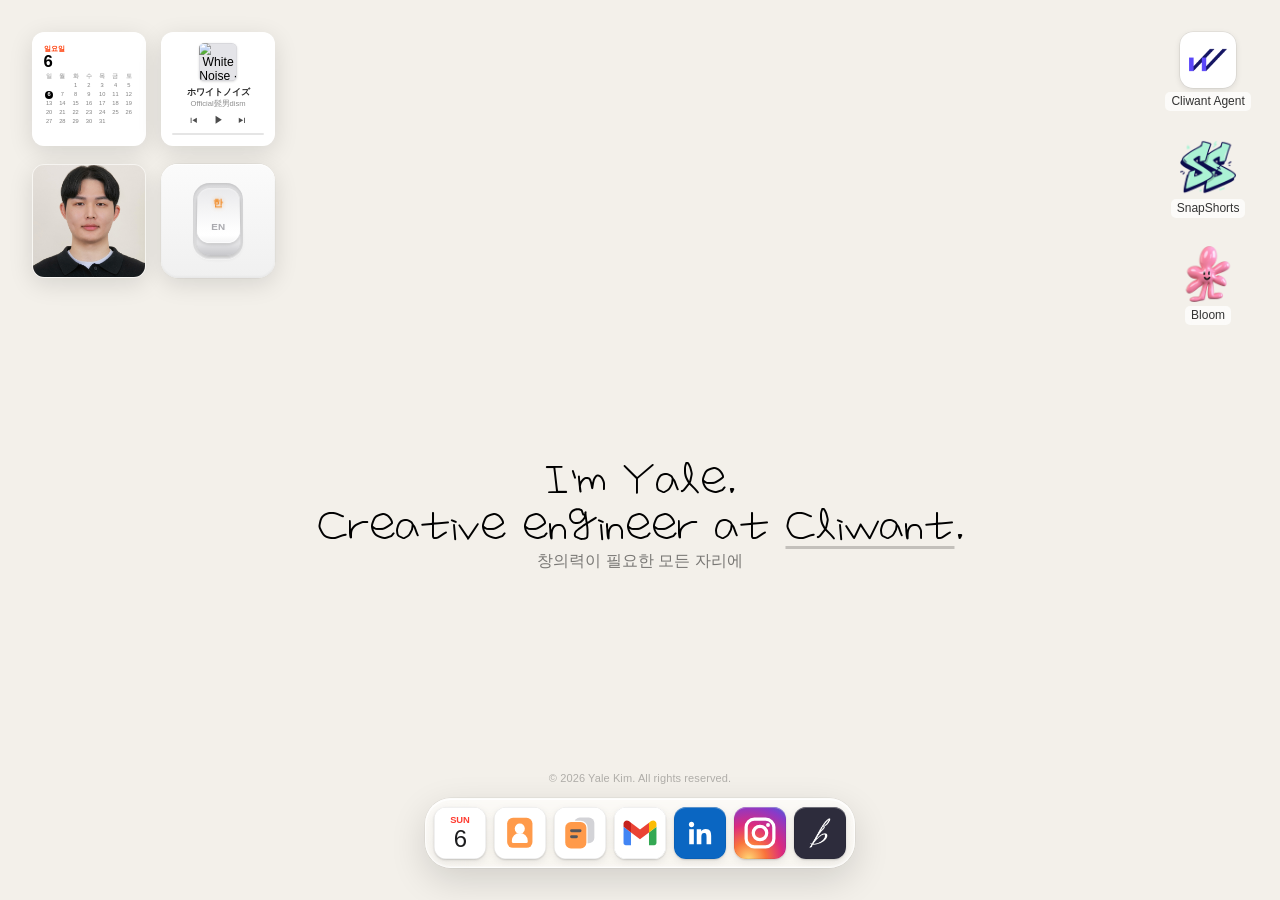
==== index.html @ d0d19908 "Update site" ====
<!doctype html>
<html lang="ko">
<head>
<meta charset="utf-8">
<link rel="icon" type="image/png" sizes="32x32" href="assets/icons/favicon-32.png">
<link rel="icon" type="image/png" sizes="64x64" href="assets/icons/favicon-64.png">
<link rel="apple-touch-icon" href="assets/icons/apple-touch-icon.png">
<meta name="viewport" content="width=device-width, initial-scale=1, viewport-fit=cover">
<meta name="theme-color" media="(max-width: 767px)" content="#fafafa">
<!-- seo -->
<title>Creative Engineer Yale</title>
<meta name="description" content="프로덕트 디자이너, UX/UI 디자이너이자 디자인 엔지니어 김예일(Yale Kim)의 포트폴리오입니다. Cliwant의 크리에이티브 엔지니어로 리서치와 화면 설계부터 Figma 디자인 시스템, 프론트엔드 구현, 브랜드와 영상까지 직접 만듭니다. 케이스 스터디와 이력서를 볼 수 있습니다.">
<meta name="author" content="김예일 (Yale Kim)">
<meta name="keywords" content="김예일, Yale Kim, 디자이너 포트폴리오, 프로덕트 디자이너, UX/UI 디자이너, UX 디자이너, UI 디자이너, 디자인 엔지니어, 크리에이티브 엔지니어, UX 리서처, 브랜드 디자이너, AI 프로덕트 디자이너, 디자인 시스템, Figma, 프론트엔드, Product Designer, UX/UI Designer, Design Engineer, Creative Engineer, Portfolio">
<link rel="canonical" href="https://codeisthenewdesign.github.io/">
<meta property="og:type" content="website">
<meta property="og:site_name" content="김예일 포트폴리오">
<meta property="og:locale" content="ko_KR">
<meta property="og:locale:alternate" content="en_US">
<meta property="og:url" content="https://codeisthenewdesign.github.io/">
<meta property="og:title" content="Creative Engineer Yale">
<meta property="og:description" content="프로덕트 디자이너, UX/UI 디자이너이자 디자인 엔지니어 김예일(Yale Kim)의 포트폴리오입니다. Cliwant의 크리에이티브 엔지니어로 리서치와 화면 설계부터 Figma 디자인 시스템, 프론트엔드 구현, 브랜드와 영상까지 직접 만듭니다. 케이스 스터디와 이력서를 볼 수 있습니다.">
<meta property="og:image" content="https://codeisthenewdesign.github.io/assets/og.png">
<meta property="og:image:width" content="1200">
<meta property="og:image:height" content="630">
<meta name="twitter:card" content="summary_large_image">
<meta name="twitter:title" content="Creative Engineer Yale">
<meta name="twitter:description" content="프로덕트 디자이너, UX/UI 디자이너이자 디자인 엔지니어 김예일(Yale Kim)의 포트폴리오입니다. Cliwant의 크리에이티브 엔지니어로 리서치와 화면 설계부터 Figma 디자인 시스템, 프론트엔드 구현, 브랜드와 영상까지 직접 만듭니다. 케이스 스터디와 이력서를 볼 수 있습니다.">
<meta name="twitter:image" content="https://codeisthenewdesign.github.io/assets/og.png">
<meta name="google-site-verification" content="fpSgHFO7pHpdThu4Mv7eaDE5Zugzt0tJ76n3uWczGbU">
<meta name="naver-site-verification" content="7fb5dbfdc36c2f1bbe35179a53a36d0286011047">
<script type="application/ld+json">{"@context":"https://schema.org","@graph":[{"@type":"Person","@id":"https://codeisthenewdesign.github.io/#person","name":"김예일","alternateName":["Yale Kim","Yale"],"jobTitle":"Creative Engineer","description":"Cliwant의 크리에이티브 엔지니어. 화면 설계부터 프론트엔드 구현, 브랜드와 영상까지 직접 만든다.","url":"https://codeisthenewdesign.github.io/","image":"https://codeisthenewdesign.github.io/assets/me.jpg","email":"mailto:yale414@gmail.com","worksFor":{"@type":"Organization","name":"Cliwant","url":"https://cliwant.ai"},"alumniOf":{"@type":"CollegeOrUniversity","name":"한동대학교","alternateName":"Handong Global University"},"knowsLanguage":["ko","en","ja"],"knowsAbout":["프로덕트 디자인","UX/UI 디자인","UX 리서치","사용자 인터뷰","디자인 시스템","Figma","프론트엔드 개발","Next.js","FastAPI","PWA","AI 제품 디자인","브랜딩","브랜드 디자인","썸네일 디자인","유튜브 영상 제작","Product Design","UX/UI Design","UX Research","Design Systems","Design Engineering","Frontend Development","Branding"],"hasOccupation":[{"@type":"Occupation","name":"Creative Engineer"},{"@type":"Occupation","name":"프로덕트 디자이너 (Product Designer)"},{"@type":"Occupation","name":"UX/UI 디자이너 (UX/UI Designer)"},{"@type":"Occupation","name":"디자인 엔지니어 (Design Engineer)"},{"@type":"Occupation","name":"UX 리서처 (UX Researcher)"}],"sameAs":["https://www.linkedin.com/in/yale4/","https://www.instagram.com/yebong2run/","https://brunch.co.kr/@yalekim"]},{"@type":"WebSite","@id":"https://codeisthenewdesign.github.io/#website","url":"https://codeisthenewdesign.github.io/","name":"김예일 포트폴리오","alternateName":"Creative Engineer Yale","inLanguage":["ko","en"],"publisher":{"@id":"https://codeisthenewdesign.github.io/#person"}},{"@type":"ProfilePage","@id":"https://codeisthenewdesign.github.io/#profile","url":"https://codeisthenewdesign.github.io/","name":"Creative Engineer Yale","description":"프로덕트 디자이너, UX/UI 디자이너이자 디자인 엔지니어 김예일(Yale Kim)의 포트폴리오입니다. Cliwant의 크리에이티브 엔지니어로 리서치와 화면 설계부터 Figma 디자인 시스템, 프론트엔드 구현, 브랜드와 영상까지 직접 만듭니다. 케이스 스터디와 이력서를 볼 수 있습니다.","inLanguage":"ko","isPartOf":{"@id":"https://codeisthenewdesign.github.io/#website"},"mainEntity":{"@id":"https://codeisthenewdesign.github.io/#person"},"hasPart":[{"@type":"CreativeWork","name":"Cliwant Agent","url":"https://codeisthenewdesign.github.io/work/cliwant-agent.html"},{"@type":"CreativeWork","name":"SnapShorts","url":"https://codeisthenewdesign.github.io/work/snapshorts.html"},{"@type":"CreativeWork","name":"Bloom","url":"https://codeisthenewdesign.github.io/work/bloom.html"}]}]}</script>
<!-- /seo -->
<script>try { if (sessionStorage.getItem("yk-return")) document.documentElement.classList.add("returning"); } catch (e) {}</script>
<link rel="preconnect" href="https://fonts.googleapis.com">
<link rel="preconnect" href="https://fonts.gstatic.com" crossorigin>
<link rel="stylesheet" href="https://fonts.googleapis.com/css2?family=Google+Sans:wght@400;500;600;700&family=Bricolage+Grotesque:opsz,wght@12..96,400..800&display=swap">
<link rel="stylesheet" href="https://cdn.jsdelivr.net/gh/orioncactus/pretendard@v1.3.9/dist/web/variable/pretendardvariable-dynamic-subset.min.css">
<style>
html { -webkit-text-size-adjust: 100%; text-size-adjust: 100%; }  /* 아이폰 Safari의 글자 자동 확대 방지 */
@font-face { font-family: "RF Junwoo"; src: url("assets/fonts/rf-junwoo-hero.woff2") format("woff2"); font-display: swap; }
:root {
  /* 영어는 Google Sans, 한글은 Pretendard (Google Sans에 없는 한글 글자만 Pretendard로 그려짐) */
  --font: "Google Sans", "Pretendard Variable", Pretendard, -apple-system, BlinkMacSystemFont, "Apple SD Gothic Neo", sans-serif;
  /* 첫 화면 큰 제목("I'm Yale. / Creative engineer at Cliwant.")만 RF대충쓴준우체 (제목 글자만 담은 파일) */
  --font-hero: "RF Junwoo", "Google Sans", "Pretendard Variable", Pretendard, sans-serif;
  --mono: ui-monospace, "SF Mono", Menlo, Monaco, "Cascadia Mono", monospace;
  --desk: #fafafa;
  --glass-bg: rgba(255,255,255,.3);
  --glass-border: rgba(255,255,255,.45);
  --glass-shadow: inset 0 1px 0 rgba(255,255,255,.6), 0 8px 32px rgba(0,0,0,.12);
  color-scheme: light;
}
* { box-sizing: border-box; }
html, body { margin: 0; }
body { font-family: var(--font); color: #000; background: #fff; -webkit-font-smoothing: antialiased; word-break: keep-all; }
a { color: inherit; text-decoration: none; }
button { font: inherit; color: inherit; background: none; border: 0; padding: 0; cursor: pointer; }
img { display: block; max-width: 100%; }
:focus-visible { outline: 2px solid #0069d9; outline-offset: 2px; border-radius: 6px; }

.glass {
  border-radius: 16px; border: 1px solid var(--glass-border); background: var(--glass-bg);
  box-shadow: var(--glass-shadow);
  -webkit-backdrop-filter: blur(40px) saturate(1.5); backdrop-filter: blur(40px) saturate(1.5);
}

/* ───────── 바탕화면 (첫 화면) ───────── */
.hero { position: relative; z-index: 0; width: 100%; min-height: 100svh; background: #fff; }
.screen { position: relative; width: 100%; height: 100%; min-height: 100svh; overflow: hidden; background: var(--desk); }
.desk-only { display: none; }
@media (min-width: 768px) {
  .hero { position: sticky; top: 0; height: 100dvh; min-height: 0; overflow: hidden; }
  .desk-only { display: block; height: 100%; }
  .mobile-only { display: none !important; }
}

/* 끌어서 옮기는 아이템 */
.drag { position: absolute; z-index: 20; cursor: grab; touch-action: none; user-select: none; -webkit-user-select: none; }
.drag:active, .drag.dragging { cursor: grabbing; }
/* 위젯은 --ws 비율로 함께 줄어듦. 끌어서 옮기면 인라인 위치가 우선 */
.drag.wg { left: calc(var(--x) * var(--ws, .76)); top: calc(var(--y) * var(--ws, .76)); cursor: default; }
.drag.wg > * { zoom: var(--ws, .76); }
.drag.intro { animation: widget-in .6s cubic-bezier(.22,1,.36,1) both; animation-delay: var(--d, 0s); }
@keyframes widget-in { from { opacity: 0; transform: translateY(12px) scale(.96); } }

/* 폴더 */
.folder { display: flex; width: 80px; flex-direction: column; align-items: center; gap: 4px; }
.folder .pj { width: 56px; height: 56px; object-fit: contain; transition: transform .15s; }
.pj.tile { box-sizing: border-box; padding: 9px; border-radius: 13px; background: #fff; box-shadow: 0 0 0 .5px rgba(0,0,0,.1), 0 2px 6px rgba(0,0,0,.1); }
.folder:hover .pj { transform: scale(1.05); }
.folder span {
  border-radius: 5px; background: rgba(255,255,255,.7); padding: 2px 6px; text-align: center;
  font-size: 12px; font-weight: 500; line-height: 1.25; color: rgba(0,0,0,.8);
  -webkit-backdrop-filter: blur(4px); backdrop-filter: blur(4px);
}
.folder span { white-space: nowrap; }  /* 이름이 길어도 한 줄: 세 폴더의 위아래 간격이 같아짐 */
.folder:hover span { background: #0069d9; color: #fff; }

/* 시계 */
/* 한/영 전환: 벽 스위치(로커). 켜진 쪽 끝이 튀어나오고 그쪽 글자에 주황 불이 들어옴. 누르면 반대로 넘어감 */
.w-lang {
  width: 150px; height: 150px; border-radius: 22px; display: flex; align-items: center; justify-content: center;
  background: linear-gradient(180deg, #fbfbfb 0%, #f0f0f0 100%);
  box-shadow: inset 0 1px 0 #fff, inset 0 -2px 3px rgba(0,0,0,.045), 0 0 0 .5px rgba(0,0,0,.07), 0 8px 32px rgba(0,0,0,.12);
}
.rocker { display: block; padding: 0; border: 0; background: none; cursor: pointer; border-radius: 22px; }
.rocker .well {
  display: block; position: relative; width: 66px; height: 100px; border-radius: 22px; padding: 5px;
  background: linear-gradient(180deg, #e2e2e4, #ececed);
  box-shadow: inset 0 2px 6px rgba(0,0,0,.16), inset 0 -1px 1px rgba(255,255,255,.9), 0 1px 0 #fff;
}
/* rk = 스위치 몸통(튀어나온 쪽의 옆면이 보이는 색), face = 손가락이 닿는 윗면 */
.rocker .rk {
  display: block; position: relative; height: 100%; border-radius: 18px;
  background: linear-gradient(180deg, #c9c9cd 0%, #e2e2e4 16%, #e6e6e8 50%, #e2e2e4 84%, #c6c6ca 100%);
  box-shadow: 0 3px 6px rgba(0,0,0,.16), 0 1px 1px rgba(0,0,0,.1);
  transform: perspective(260px) rotateX(9deg);
  /* 똑딱: 빠르게 넘어가되 끝에서 살짝 눌러앉으며 부드럽게 멈춤 */
  transition: transform .16s cubic-bezier(.45,0,.2,1.25);
}
/* 누르는 동안 스위치가 살짝 눌려 들어감 */
.rocker:active .rk, .rocker.down .rk { transform: perspective(260px) rotateX(9deg) scale(.965); }
html[data-lang="en"] .rocker:active .rk, html[data-lang="en"] .rocker.down .rk { transform: perspective(260px) rotateX(-9deg) scale(.965); }
.rocker .face {
  position: absolute; left: 0; right: 0; top: 0; bottom: 16px; border-radius: 17px;
  display: flex; flex-direction: column; align-items: center; justify-content: space-around; padding: 6px 0;
  /* 옆에서 보면 산: 눌린 위쪽 끝은 낮아서 어둡고, 아래쪽으로 갈수록 솟아 꼭대기(가장 밝음)에 이른 뒤 아래 옆면으로 꺾여 내려감 */
  background: linear-gradient(180deg, #e9e9eb 0%, #f3f3f4 35%, #fdfdfd 72%, #ffffff 86%, #f4f4f5 100%);
  box-shadow: 0 2px 4px rgba(0,0,0,.14), inset 0 1px 0 rgba(255,255,255,.7), inset 0 -1px 0 #fff;
  transition: top .16s cubic-bezier(.45,0,.2,1.15), bottom .16s cubic-bezier(.45,0,.2,1.15);
}
/* 영어: 위쪽 끝이 튀어나옴 (옆면 띠가 위에 보임) */
html[data-lang="en"] .rocker .rk { transform: perspective(260px) rotateX(-9deg); }
html[data-lang="en"] .rocker .face {
  top: 16px; bottom: 0;
  /* 영어: 산이 위쪽으로 옮겨 감 (글자는 위가 한, 아래가 EN) */
  background: linear-gradient(0deg, #e6e6e8 0%, #f1f1f2 35%, #fbfbfb 72%, #ffffff 86%, #f6f6f7 100%);
  box-shadow: 0 -2px 4px rgba(0,0,0,.1), inset 0 1px 0 #fff;
}
.rocker .lb { font-size: 13px; font-weight: 600; line-height: 1; color: #a9a9ae; letter-spacing: .02em; transition: color .2s, text-shadow .2s; }
html[data-lang="ko"] .rocker .lb[data-k="ko"], html[data-lang="en"] .rocker .lb[data-k="en"] { color: #F28C28; text-shadow: 0 0 6px rgba(242,140,40,.45); }
.rocker:focus-visible { outline: 2px solid #0069d9; outline-offset: 4px; }
/* 휴대폰: 같은 스위치를 작게 */
.w-lang.mini { zoom: .5; flex-shrink: 0; }
@media (prefers-reduced-motion: reduce) { .rocker .rk, .rocker .face { transition: none; } }
.w-clock { width: 150px; height: 150px; padding: 12px; display: flex; align-items: center; justify-content: center; }
.w-clock svg { width: 100%; height: 100%; }

/* 달력 */
.w-cal { width: 150px; height: 150px; padding: 14px; cursor: pointer; }
.w-cal .dow { font-size: 9px; font-weight: 700; text-transform: uppercase; letter-spacing: .06em; color: #FF3700; margin: 0; }
.w-cal .day { font-size: 22px; font-weight: 600; line-height: 1; letter-spacing: -.02em; margin: 0; }
.w-cal .grid { margin-top: 4px; display: grid; grid-template-columns: repeat(7, 1fr); column-gap: 3px; row-gap: 1.5px; text-align: center; font-size: 7.5px; line-height: 10px; color: rgba(0,0,0,.5); font-variant-numeric: tabular-nums; }
.w-cal .grid .h { font-weight: 600; color: rgba(0,0,0,.3); }
.w-cal .grid .t { margin: 0 auto; display: flex; width: 11px; height: 11px; align-items: center; justify-content: center; border-radius: 50%; background: #000; color: #fff; font-weight: 600; }

/* 음악 */
.w-music { width: 320px; height: 150px; padding: 16px; }
.w-music .top { display: flex; gap: 14px; }
.cover {
  display: block; width: 72px; height: 72px; flex-shrink: 0; border-radius: 8px; overflow: hidden; position: relative;
  background: #e4e4e8; box-shadow: 0 1px 3px rgba(0,0,0,.15);
}
.cover img { width: 100%; height: 100%; object-fit: cover; transition: transform .25s; }
.cover:hover img { transform: scale(1.04); }
.cover::after { content: ""; position: absolute; inset: 0; border-radius: inherit; box-shadow: inset 0 0 0 .5px rgba(0,0,0,.1); pointer-events: none; }
.w-music .meta { min-width: 0; flex: 1; padding-top: 4px; }
.w-music .title { display: block; margin: 0; font-size: 13px; text-decoration: none; font-weight: 600; color: rgba(0,0,0,.85); white-space: nowrap; overflow: hidden; text-overflow: ellipsis; }
.w-music .title:hover { text-decoration: underline; text-underline-offset: 2px; }
.w-music .artist { margin: 0; font-size: 11px; color: rgba(0,0,0,.45); white-space: nowrap; overflow: hidden; text-overflow: ellipsis; }
.w-music .ctrl { margin-top: 10px; display: flex; align-items: center; gap: 20px; color: rgba(0,0,0,.7); }
.w-music .ctrl button:hover { color: #000; }
.w-music .ctrl svg { width: 16px; height: 16px; display: block; }
.w-music .ctrl .play svg { width: 20px; height: 20px; }
.bar { margin-top: 12px; }
.bar .track { height: 3px; width: 100%; border-radius: 99px; background: rgba(0,0,0,.1); cursor: pointer; }
.bar .fill { height: 3px; width: 0; border-radius: 99px; background: rgba(0,0,0,.55); }
.bar .times { margin-top: 4px; display: flex; justify-content: space-between; font-size: 9px; color: rgba(0,0,0,.35); font-variant-numeric: tabular-nums; }
/* 음악: 정사각형 위젯 */
.w-music.sq { width: 150px; height: 150px; padding: 13px; display: flex; flex-direction: column; }
.w-music.sq .top { flex-direction: column; gap: 0; }
.w-music.sq .cover { width: 50px; height: 50px; border-radius: 7px; }
.w-music.sq .meta { padding-top: 0; margin-top: 8px; }
.w-music.sq .title { font-size: 12px; line-height: 1.3; }
.w-music.sq .artist { font-size: 10px; line-height: 1.3; }
.w-music.sq .ctrl { margin-top: 6px; gap: 16px; }
.w-music.sq .ctrl svg { width: 14px; height: 14px; }
.w-music.sq .ctrl .play svg { width: 18px; height: 18px; }
.w-music.sq .bar { margin-top: auto; }
.w-music.sq .times { display: none; }
.w-music.sq .top { align-items: center; text-align: center; }
.w-music.sq .meta { width: 100%; }
.w-music.sq .ctrl { justify-content: center; }
/* 달력: 오늘부터 날짜를 누르면 그날로 예약 창이 열림 */
.w-cal .grid [data-book-date] { cursor: pointer; border-radius: 50%; }
.w-cal .grid [data-book-date]:not(.t):hover { background: rgba(0,0,0,.08); color: #000; }

/* 날씨 */

/* 사진: 누르면 이력서가 열림 */
[data-photo-slot] { cursor: pointer; }
.photo { width: 150px; height: 150px; border-radius: 16px; border: 1px solid var(--glass-border); object-fit: cover; object-position: 50% 28%; box-shadow: 0 8px 32px rgba(0,0,0,.12); }
.photo-ph {
  display: flex; align-items: center; justify-content: center; text-align: center; flex-direction: column; gap: 4px;
  background: linear-gradient(160deg, #e8ecf2, #d5dbe4); color: rgba(0,0,0,.45); font-size: 11px; font-weight: 500;
}
.photo-ph b { font-size: 28px; font-weight: 800; color: rgba(0,0,0,.7); letter-spacing: -.02em; }

/* 앱 아이콘 */
.ico {
  position: relative; display: flex; align-items: center; justify-content: center; width: 44px; height: 44px; flex-shrink: 0;
  border-radius: 22%; background: var(--bg, #fff); box-shadow: 0 1px 2px rgba(0,0,0,.18), inset 0 0 0 .5px rgba(0,0,0,.12);
  transform: scale(.88);
}
.ico i { width: 58%; height: 58%; background: var(--fg, #000); -webkit-mask: var(--src) center / contain no-repeat; mask: var(--src) center / contain no-repeat; }
.ico.brand-ico { overflow: hidden; }
.ico.brand-ico svg, .ico.brand-ico img { width: 100%; height: 100%; display: block; }
.ico.txt { font-weight: 700; color: var(--fg, #fff); font-size: 19px; letter-spacing: -.04em; }
.ico.term { background: linear-gradient(#3a3a3c, #121214); }
.ico.term::before { content: ">_"; position: absolute; left: 7px; top: 5px; font: 600 11px/1 var(--mono); color: #e5e5e5; }
.ico.cal { flex-direction: column; justify-content: flex-start; padding-top: 5px; background: #fff; }
.ico.cal small { font-size: 7.5px; font-weight: 700; color: #FF3B30; text-transform: uppercase; line-height: 1; }
.ico.cal b { font-size: 20px; font-weight: 500; line-height: 1.05; letter-spacing: -.03em; }

/* 가운데 문구 */
/* 바탕화면: PDF 표지와 같은 베이지 바탕 */
@media (min-width: 768px) { .screen { background: #f3f0ea; } }
#desk .glass.w-cal, #desk .glass.w-music { background: #fff; }
.center { pointer-events: none; display: flex; height: 100%; align-items: center; justify-content: center; padding: 0 24px; }
.center .inner { max-width: 48rem; text-align: center; transform: translateY(min(6vh, 54px)); }
/* 대충쓴준우체의 g는 폰트 파일에서부터 윗부분이 평평하게 잘려 있음. 폰트는 그대로 두고 이 한 글자만 윗부분을 이은 모양으로 그림
   (원래 g는 투명하게, 그림은 기준선에 붙여 em으로 배치. 좌우 여백 합이 0이라 글자 간격은 그대로) */
.gfix { -webkit-text-fill-color: transparent; }
.gfix::after { content: ""; display: inline-block; vertical-align: baseline; width: .9082em; height: 1.0293em; margin: 0 .0215em .0176em -.9297em; background: currentColor; pointer-events: none;
  -webkit-mask: url('data:image/svg+xml,%3Csvg xmlns="http://www.w3.org/2000/svg" viewBox="40 -1072 930 1054"%3E%3Cpath transform="scale%281,-1%29" d="M326 1024H471L481 1013L486 1007Q494 997 497 990L500 983Q507 965 512 950L517 935Q525 912 531 899L537 886Q543 877 545 879L547 881Q549 895 551 910L553 938L567 951L576 960Q585 964 592 964H600Q608 960 615 953L625 942L622 926L621 917Q620 901 620 890V879Q623 847 626 818L629 789Q637 733 642 692L648 651Q654 617 654 617L655 616Q672 626 693 638L713 651Q773 689 827 723L880 756Q926 784 930 784H933Q942 781 948 778L955 775Q961 767 962 762L964 756Q963 747 960 740L955 728L907 697L880 679Q825 644 784 619L743 594Q700 567 688 560L666 547L673 499L677 472Q682 426 684 396L686 366Q688 315 688 282V249Q686 199 684 170L682 138Q678 112 674 102L671 93Q662 80 655 73L648 65Q635 56 627 52L619 47Q601 41 587 38L573 35Q544 30 521 26L498 23Q473 20 465 20H457Q439 23 426 26L413 30Q377 42 346 55L315 67Q279 83 265 89L250 96Q233 108 226 118L218 126Q209 143 206 154L203 164Q200 181 200 190V199Q202 216 204 229L206 242Q212 262 218 274L223 286Q235 306 245 318L255 332Q287 360 327 391L363 419Q419 460 450 482L481 504Q527 535 551 550L596 578L593 592L592 600Q587 631 582 661L574 716L554 693L543 680Q521 656 504 639L488 621Q463 599 449 589L435 579Q411 567 395 561L366 551L310 549L254 547L224 554L208 557Q183 565 170 572L156 579Q136 593 123 607L111 620Q91 646 79 665L57 699L50 733L46 752Q43 782 43 806V832Q45 853 49 866L52 877Q58 893 62 902L66 910Q76 928 84 940L92 952Q106 969 115 978L123 987Q142 1001 156 1009L182 1024ZM328 996 309 995Q284 993 272 990L259 987Q239 980 227 975L215 969Q194 957 181 948L167 939Q150 922 140 909L131 897Q120 877 115 864L107 842V806V786Q109 759 113 745L116 731Q125 710 132 697L140 684Q156 664 168 651L191 629L218 620L245 612H288H312Q341 614 352 616L364 618Q383 625 394 630L405 636Q424 650 437 661L449 673Q474 699 492 719L510 740Q527 763 530 770L533 777Q537 793 538 806L541 828L529 823L521 821Q515 820 507 823L500 826Q492 837 482 853L474 867Q461 899 453 924L439 969L424 978L416 984Q399 990 386 992L373 994Q347 996 328 996ZM604 508H603Q584 496 562 482L540 467Q504 442 480 425L457 408Q408 372 372 344L307 294L290 271L279 257Q271 240 268 228L266 217Q264 201 264 193V186Q267 173 270 166L274 157Q282 151 295 145L306 140Q342 125 376 111L438 86L474 87H494Q527 90 549 95L570 100Q593 106 599 109L606 112Q612 119 615 129L618 139Q621 181 622 239L624 297Q623 355 620 388L618 418Q614 457 611 475L609 493Q606 508 604 508ZM118 982C150 1030 245 1064 330 1064C410 1064 468 1046 496 995L470 1000L182 1006L150 990Z"/%3E%3C/svg%3E') no-repeat 0 0 / 100% 100%; mask: url('data:image/svg+xml,%3Csvg xmlns="http://www.w3.org/2000/svg" viewBox="40 -1072 930 1054"%3E%3Cpath transform="scale%281,-1%29" d="M326 1024H471L481 1013L486 1007Q494 997 497 990L500 983Q507 965 512 950L517 935Q525 912 531 899L537 886Q543 877 545 879L547 881Q549 895 551 910L553 938L567 951L576 960Q585 964 592 964H600Q608 960 615 953L625 942L622 926L621 917Q620 901 620 890V879Q623 847 626 818L629 789Q637 733 642 692L648 651Q654 617 654 617L655 616Q672 626 693 638L713 651Q773 689 827 723L880 756Q926 784 930 784H933Q942 781 948 778L955 775Q961 767 962 762L964 756Q963 747 960 740L955 728L907 697L880 679Q825 644 784 619L743 594Q700 567 688 560L666 547L673 499L677 472Q682 426 684 396L686 366Q688 315 688 282V249Q686 199 684 170L682 138Q678 112 674 102L671 93Q662 80 655 73L648 65Q635 56 627 52L619 47Q601 41 587 38L573 35Q544 30 521 26L498 23Q473 20 465 20H457Q439 23 426 26L413 30Q377 42 346 55L315 67Q279 83 265 89L250 96Q233 108 226 118L218 126Q209 143 206 154L203 164Q200 181 200 190V199Q202 216 204 229L206 242Q212 262 218 274L223 286Q235 306 245 318L255 332Q287 360 327 391L363 419Q419 460 450 482L481 504Q527 535 551 550L596 578L593 592L592 600Q587 631 582 661L574 716L554 693L543 680Q521 656 504 639L488 621Q463 599 449 589L435 579Q411 567 395 561L366 551L310 549L254 547L224 554L208 557Q183 565 170 572L156 579Q136 593 123 607L111 620Q91 646 79 665L57 699L50 733L46 752Q43 782 43 806V832Q45 853 49 866L52 877Q58 893 62 902L66 910Q76 928 84 940L92 952Q106 969 115 978L123 987Q142 1001 156 1009L182 1024ZM328 996 309 995Q284 993 272 990L259 987Q239 980 227 975L215 969Q194 957 181 948L167 939Q150 922 140 909L131 897Q120 877 115 864L107 842V806V786Q109 759 113 745L116 731Q125 710 132 697L140 684Q156 664 168 651L191 629L218 620L245 612H288H312Q341 614 352 616L364 618Q383 625 394 630L405 636Q424 650 437 661L449 673Q474 699 492 719L510 740Q527 763 530 770L533 777Q537 793 538 806L541 828L529 823L521 821Q515 820 507 823L500 826Q492 837 482 853L474 867Q461 899 453 924L439 969L424 978L416 984Q399 990 386 992L373 994Q347 996 328 996ZM604 508H603Q584 496 562 482L540 467Q504 442 480 425L457 408Q408 372 372 344L307 294L290 271L279 257Q271 240 268 228L266 217Q264 201 264 193V186Q267 173 270 166L274 157Q282 151 295 145L306 140Q342 125 376 111L438 86L474 87H494Q527 90 549 95L570 100Q593 106 599 109L606 112Q612 119 615 129L618 139Q621 181 622 239L624 297Q623 355 620 388L618 418Q614 457 611 475L609 493Q606 508 604 508ZM118 982C150 1030 245 1064 330 1064C410 1064 468 1046 496 995L470 1000L182 1006L150 990Z"/%3E%3C/svg%3E') no-repeat 0 0 / 100% 100%; }
.center h1 { margin: 0; font-family: var(--font-hero); font-size: clamp(1.5rem, calc(5.4vw - 38px), 2rem);  /* 큰 화면에서도 최대 32px */ font-weight: 400; font-synthesis: none; line-height: 1.5; letter-spacing: 0; white-space: nowrap; }
.center p { margin: 8px auto 0; max-width: 36rem; font-size: 1rem; line-height: 1.625; color: rgba(0,0,0,.5); }
.u { pointer-events: auto; text-decoration: underline; text-decoration-color: rgba(0,0,0,.2); text-decoration-thickness: 3px; text-underline-offset: 6px; transition: text-decoration-color .2s; }
.u:hover { text-decoration-color: rgba(0,0,0,.6); }
.hero-line { display: inline-block; animation: hero-line .7s cubic-bezier(.22,1,.36,1) both; }
.hero-line-1 { animation-delay: 50ms; }
.hero-line-2 { animation-delay: .18s; }
.hero-line-3 { animation-delay: .34s; }
@keyframes hero-line { from { opacity: 0; transform: translateY(18px); } }

/* 휴대폰 첫 화면 */

/* ───────── 독 (macOS 리퀴드 글래스 느낌) ───────── */
.dock-wrap { pointer-events: none; position: sticky; top: 16px; z-index: 60; display: flex; justify-content: center; padding: 12px 16px; }
@media (min-width: 768px) { .dock-wrap { margin-top: -102px; height: 102px; align-items: flex-start; padding: 0 16px; } }  /* 독 70px + 아래 여백 32px (위젯 위 여백과 같음) */
.dock {
  pointer-events: auto; display: flex; align-items: center; gap: 8px; padding: 8px;
  border-radius: 26px; border: 1px solid rgba(255,255,255,.75);
  background: linear-gradient(180deg, rgba(255,255,255,.62), rgba(255,255,255,.34));
  box-shadow:
    inset 0 1px 0 rgba(255,255,255,.95),
    inset 0 -1px 1px rgba(255,255,255,.35),
    inset 0 0 12px rgba(255,255,255,.35),
    0 0 0 .5px rgba(0,0,0,.08),
    0 12px 36px rgba(0,0,0,.14);
  -webkit-backdrop-filter: blur(24px) saturate(1.8); backdrop-filter: blur(24px) saturate(1.8);
}
.dock .slot { position: relative; width: 52px; height: 52px; flex-shrink: 0; container-type: size; }
@media (max-width: 420px) { .dock { gap: 6px; padding: 7px; border-radius: 22px; } .dock .slot { --s: min(46px, calc((100vw - 82px) / 7)); width: var(--s); height: var(--s); } }
.dock .app {
  position: relative; display: flex; width: 100%; height: 100%; align-items: center; justify-content: center; overflow: hidden;
  border-radius: 23%; color: #fff;
  box-shadow: 0 1px 2px rgba(0,0,0,.16), 0 3px 8px rgba(0,0,0,.08);
}
/* 앱 아이콘 가장자리의 얇은 테두리와 윗면 광택 */
.dock .app::after { content: ""; position: absolute; inset: 0; border-radius: inherit; pointer-events: none; box-shadow: inset 0 0 0 .5px rgba(0,0,0,.12), inset 0 1px 0 rgba(255,255,255,.35); }
.dock .app svg { width: 50%; height: 50%; }
/* 이력서(파랑)·자기소개서(주황): 종이 문서 아이콘 */
.dock .resume { background: #fff; }
.dock .cover-letter { background: #fff; }
.dock .doc svg { width: 80%; height: 80%; }
.dock .brand { background: #fff; }
.dock .brand svg, .dock .brand img { width: 100%; height: 100%; display: block; }
.dock .date { flex-direction: column; background: #fff; }
.dock .date small { font-size: 18cqw; font-weight: 700; text-transform: uppercase; line-height: 1.2; color: #FF3B30; }
.dock .date b { font-size: 46cqw; font-weight: 500; line-height: 1; letter-spacing: -.03em; color: #1d1d1f; }
/* 마우스를 올리면 무엇을 하는지 알려 주는 말풍선 */
.dock .tip {
  position: absolute; left: 50%; bottom: calc(100% + 14px); white-space: nowrap; pointer-events: none;
  padding: 5px 11px; border-radius: 9px; font-size: 12.5px; font-weight: 500; letter-spacing: -.01em; color: #1d1d1f;
  background: rgba(246,246,246,.88); border: .5px solid rgba(0,0,0,.12);
  box-shadow: 0 6px 20px rgba(0,0,0,.14);
  -webkit-backdrop-filter: blur(20px) saturate(1.6); backdrop-filter: blur(20px) saturate(1.6);
  opacity: 0; transform: translate(-50%, 4px); transition: opacity .15s, transform .15s;
}
.dock-wrap.stuck .tip { bottom: auto; top: calc(100% + 14px); transform: translate(-50%, -4px); }
.dock .slot:hover .tip, .dock .app:focus-visible + .tip { opacity: 1; transform: translate(-50%, 0); }
.dock .dot { position: absolute; left: 50%; bottom: -5px; width: 4px; height: 4px; margin-left: -2px; border-radius: 50%; background: rgba(0,0,0,.5); opacity: 0; }
/* 독 바로 위 저작권 표시: 옅게, 독이 위에 붙으면 숨김 */
.dock-copy { position: absolute; left: 0; right: 0; bottom: calc(100% + 10px); margin: 0; text-align: center; font-size: 11px; font-weight: 500; letter-spacing: .01em; color: rgba(0,0,0,.28); pointer-events: none; transition: opacity .2s; }
@media (min-width: 768px) { .dock-copy { bottom: auto; top: -26px; } }
.dock-wrap.stuck .dock-copy { opacity: 0; }
.dock .slot.open .dot { opacity: 1; }

/* ───────── 창 (터미널 · 미팅 · 폴더) ───────── */
.win {
  position: fixed; left: 50%; top: 50%; z-index: 70; display: flex; flex-direction: column; overflow: hidden;
  border-radius: 12px; animation: win-in .22s cubic-bezier(.2,.9,.3,1.1);
}
@keyframes win-in { from { opacity: 0; scale: .96; } }
.win.light { border: 1px solid rgba(0,0,0,.15); background: #fff; box-shadow: 0 40px 120px rgba(0,0,0,.35); }
.win .bar-top { position: relative; display: flex; flex-shrink: 0; align-items: center; gap: 8px; padding: 10px 16px; cursor: grab; user-select: none; }
.win .bar-top:active { cursor: grabbing; }
.win.light .bar-top { border-bottom: 1px solid rgba(0,0,0,.1); background: #f5f5f5; }
.win .tl { width: 12px; height: 12px; border-radius: 50%; transition: opacity .15s; }
.win .tl:hover { opacity: .7; }
.win .r { background: #ff5f57; } .win .y { background: #febc2e; } .win .g { background: #28c840; }
.win.light .wt { position: absolute; left: 50%; top: 50%; transform: translate(-50%, -50%); max-width: 60%; overflow: hidden; text-overflow: ellipsis; white-space: nowrap; font-size: 12px; font-weight: 500; color: rgba(0,0,0,.55); pointer-events: none; }
.win .body { flex: 1; min-height: 0; overflow: auto; }
.win iframe { width: 100%; height: 100%; border: 0; display: block; }

.win.term {
  width: min(92vw, 640px); height: 440px; border: 1px solid rgba(0,0,0,.4); background: rgba(29,30,38,.95);
  box-shadow: 0 40px 120px rgba(0,0,0,.45); -webkit-backdrop-filter: blur(12px); backdrop-filter: blur(12px);
  font: 13px/1.625 var(--mono);
}
.win.term .bar-top { border-bottom: 1px solid rgba(255,255,255,.1); background: #2a2b33; }
.win.term .wt { position: absolute; left: 50%; transform: translateX(-50%); font: 500 12px/1 var(--font); color: rgba(255,255,255,.5); white-space: nowrap; }
.win.term .body { padding: 12px 16px; color: rgba(255,255,255,.85); display: flex; flex-direction: column; gap: 4px; }
.win.term .body p { margin: 0; white-space: pre-wrap; overflow-wrap: anywhere; }
.win.term .dim { color: rgba(255,255,255,.35); }
.win.term .out { color: rgba(255,255,255,.8); }
.win.term .ps { color: #4FDE73; }
.win.term .pr { color: rgba(255,255,255,.45); }
.win.term form { display: flex; align-items: baseline; }
.win.term input { min-width: 0; flex: 1; border: 0; outline: 0; background: transparent; font: 13px var(--mono); color: rgba(255,255,255,.9); caret-color: #4FDE73; padding: 0; }

.finder { padding: 20px 24px 24px; font-size: 14px; line-height: 1.6; }
.finder .fhead { display: flex; align-items: center; gap: 14px; }
.finder .fhead svg { width: 48px; height: 48px; flex-shrink: 0; }
.finder h2 { margin: 0; font-size: 20px; font-weight: 800; letter-spacing: -.02em; }
.finder .sub { margin: 0; font-size: 12px; color: rgba(0,0,0,.45); }
.finder p.desc { margin: 16px 0 0; color: rgba(0,0,0,.7); }
.finder ul { margin: 16px 0 0; padding: 0; list-style: none; border-top: 1px solid rgba(0,0,0,.08); }
.finder li { display: flex; gap: 10px; align-items: baseline; padding: 9px 2px; border-bottom: 1px solid rgba(0,0,0,.08); font-size: 13px; color: rgba(0,0,0,.75); }
.finder li::before { content: ""; width: 6px; height: 6px; margin-top: 7px; flex-shrink: 0; border-radius: 50%; background: #2E7CF6; align-self: flex-start; }
.finder .tags { margin-top: 16px; display: flex; flex-wrap: wrap; gap: 6px; }
.finder .tags span { padding: 3px 9px; border-radius: 99px; background: rgba(0,0,0,.05); font-size: 11px; font-weight: 500; color: rgba(0,0,0,.6); }
.finder .row { display: flex; align-items: center; gap: 12px; padding: 8px 6px; border-radius: 8px; cursor: pointer; }
.finder .row:hover { background: rgba(0,105,217,.08); }
.finder .row .pj { width: 32px; height: 32px; object-fit: contain; flex-shrink: 0; }
.finder .row .pj.tile { padding: 5px; border-radius: 8px; }
.finder .row b { font-weight: 600; font-size: 13px; }
.finder .row small { display: block; font-size: 12px; color: rgba(0,0,0,.45); }
.empty-book { display: flex; height: 100%; flex-direction: column; align-items: center; justify-content: center; gap: 10px; padding: 32px; text-align: center; color: rgba(0,0,0,.55); font-size: 14px; }
.empty-book b { font-size: 18px; color: #000; }
.empty-book code { font: 12px var(--mono); padding: 1px 5px; border-radius: 4px; background: rgba(0,0,0,.05); }

/* ───────── 앱 열기 (폴더 → 상세 페이지) ───────── */
.launch {
  position: fixed; z-index: 90; transform-origin: 0 0; overflow: hidden; pointer-events: none; will-change: transform, opacity;
  background: #fff; border: 1px solid rgba(0,0,0,.12); box-shadow: 0 40px 120px rgba(0,0,0,.3);
}
.launch .lbar { position: relative; display: flex; height: 40px; align-items: center; gap: 8px; padding: 0 16px; border-bottom: 1px solid rgba(0,0,0,.1); background: #f5f5f5; }
.launch .lbar i { width: 12px; height: 12px; border-radius: 50%; background: #ff5f57; }
.launch .lbar i:nth-child(2) { background: #febc2e; }
.launch .lbar i:nth-child(3) { background: #28c840; }
.launch .lbar span { position: absolute; left: 50%; transform: translateX(-50%); font-size: 13px; font-weight: 600; color: rgba(0,0,0,.7); white-space: nowrap; }
.folder.opening span { background: #0069d9; color: #fff; }
.returning .drag.intro, .returning .hero-line { animation: none; }

@media (prefers-reduced-motion: reduce) {
  .hero-line, .drag.intro, .win { animation: none !important; }
  * { transition: none !important; }
}
/* ───────── 휴대폰: 아이폰 홈 화면 (넓은 화면에는 영향 없음) ───────── */
.ios-grid #m-folders, .ios-grid #ios-docs { display: contents; }
@media (max-width: 767px) {
  html, body { -webkit-tap-highlight-color: transparent; }
  body { background: var(--desk); }
  .m-wrap { display: flex; flex-direction: column; gap: 20px; width: 100%; max-width: 430px; margin-inline: auto; min-height: 100svh; padding: calc(20px + env(safe-area-inset-top)) 24px calc(128px + env(safe-area-inset-bottom)); }

  .ios-w { display: block; width: 100%; border-radius: 22px; border: 1px solid rgba(0,0,0,.04); background: #fff; color: #000; box-shadow: 0 8px 28px rgba(0,0,0,.1); }
  .m-hero { margin-block: auto; text-align: center; }
  .m-hero h1 { margin: 0; font-family: var(--font-hero); font-size: calc((min(100vw, 430px) - 48px) / 20.9); white-space: nowrap; font-weight: 400; font-synthesis: none; line-height: 1.5; letter-spacing: 0; }
  .m-hero p { margin: 12px 0 0; font-size: .875rem; line-height: 1.5; color: rgba(0,0,0,.55); }

  .m-two { display: grid; grid-template-columns: 1fr 1fr; gap: 20px; }
  .ios-wi { display: flex; flex-direction: column; align-items: center; gap: 6px; min-width: 0; }
  .ios-wi > span, .ios-app > span { max-width: 100%; overflow: hidden; text-overflow: ellipsis; white-space: nowrap; font-size: 12px; font-weight: 500; line-height: 1.25; color: rgba(0,0,0,.72); }
  .m-cal { display: flex; flex-direction: column; aspect-ratio: 1; padding: 16px; text-align: left; cursor: pointer; }
  .m-cal .dow { margin: 0; font-size: 13px; font-weight: 700; color: #FF3B30; }
  .m-cal .day { margin: 2px 0 0; font-size: 3.2rem; font-weight: 500; line-height: 1; letter-spacing: -.03em; }
  .m-cal .hint { margin: auto 0 0; font-size: 12px; line-height: 1.35; color: rgba(0,0,0,.55); }
  .m-ph { width: 100%; aspect-ratio: 1; }
  .m-ph .photo { width: 100%; height: auto; aspect-ratio: 1; border: 0; border-radius: 22px; box-shadow: 0 8px 28px rgba(0,0,0,.1); }

  .ios-grid { display: grid; grid-template-columns: repeat(4, minmax(0, 1fr)); gap: 18px 8px; }
  .ios-app { display: flex; flex-direction: column; align-items: center; gap: 5px; min-width: 0; text-decoration: none; }
  .ios-app .pj, .ios-app .app { position: relative; display: flex; align-items: center; justify-content: center; width: 60px; height: 60px; overflow: hidden; border-radius: 23%; box-shadow: 0 1px 2px rgba(0,0,0,.14), 0 3px 10px rgba(0,0,0,.1); transition: transform .12s; container-type: size; }
  .ios-app .pj { padding: 7px; background: #fff; object-fit: contain; }
  .ios-app .pj.tile { padding: 11px; }
  .ios-app[data-project="1"] .pj { background: #E4FBF2; }
  .ios-app[data-project="2"] .pj { background: #FFE6EE; }
  .ios-app:active .pj, .ios-app:active .app { transform: scale(.92); }
  .ios-app .doc svg { width: 80%; height: 80%; }
  .ios-app .resume { background: #fff; }
  .ios-app .cover-letter { background: #fff; }
  .ios-app .w-lang.mini { zoom: .4; border-radius: 35px; }  /* PC와 같은 스위치를 앱 아이콘 크기(60px)로 */

  /* 독: 화면 아래에 고정. 연락 앱 네 개만 */
  .dock-wrap { position: fixed; left: 0; right: 0; top: auto; bottom: calc(10px + env(safe-area-inset-bottom)); padding: 0 12px; }
  .dock-wrap .dock { justify-content: space-between; width: 100%; max-width: 406px; padding: 14px 16px; border-radius: 32px; }
  .dock-wrap .dock .slot { width: 60px; height: 60px; }
  .dock-wrap .dock .slot[data-dock], .dock .tip, .dock .dot { display: none; }

  /* 창: 아래에서 올라오는 전체 화면 시트와 iOS 내비게이션 바 */
  .win, .win.light { left: 0; top: 0; width: 100% !important; height: 100% !important; border: 0; border-radius: 0; box-shadow: none; transform: none !important; animation: ios-sheet .32s cubic-bezier(.2,.9,.3,1); }
  @keyframes ios-sheet { from { translate: 0 100%; } }
  .win.light .bar-top { min-height: calc(56px + env(safe-area-inset-top)); padding: env(safe-area-inset-top) 12px 0; border-bottom: 0; background: #fff; box-shadow: 0 1px 0 rgba(0,0,0,.07); cursor: default; }
  .win .y, .win .g { display: none; }
  .win .tl.r { display: flex; align-items: center; gap: 5px; width: auto; height: 36px; padding-inline: 11px 14px; border-radius: 999px; background: #F5F5F7; box-shadow: inset 0 0 0 1px rgba(0,0,0,.06); font-size: 14px; font-weight: 600; letter-spacing: -.01em; color: #1D1D1F; transition: transform .12s, background .12s; }
  .win .tl.r:active { background: #EBEBEF; transform: scale(.96); }
  .win .tl.r::before { content: ""; width: 8px; height: 13px; background: center / contain no-repeat url("data:image/svg+xml,%3Csvg xmlns='http://www.w3.org/2000/svg' viewBox='0 0 12 20' fill='none' stroke='%231D1D1F' stroke-width='2.2' stroke-linecap='round' stroke-linejoin='round'%3E%3Cpath d='M10 2L2 10l8 8'/%3E%3C/svg%3E"); }
  .win .tl.r::after { content: "뒤로"; }
  html[data-lang="en"] .win .tl.r::after { content: "Back"; }
  .win.light .wt { position: absolute; left: 50%; top: auto; bottom: 18px; margin: 0; max-width: 46%; overflow: hidden; transform: translateX(-50%); text-overflow: ellipsis; white-space: nowrap; font-size: 16px; font-weight: 700; color: #000; }

  /* 앱이 열릴 때의 화면도 맥 창 대신 iOS 내비게이션 바 */
  .launch .lbar { height: calc(44px + env(safe-area-inset-top)); padding-top: env(safe-area-inset-top); background: #F9F9F9; }
  .launch .lbar i { display: none; }
  .launch .lbar span { bottom: 12px; font-size: 17px; color: #000; }
}
</style>
<script src="i18n.js"></script>
<script src="guard.js?v=20261108f"></script>
<script src="cursor.js" defer></script>
</head>
<body>
<!-- 자바스크립트를 실행하지 않는 검색, AI 크롤러와 스크립트를 끈 방문자에게 보이는 소개와 링크 -->
<noscript>
  <main class="nojs" lang="ko">
    <h1>김예일 (Yale Kim) 디자이너 포트폴리오: 프로덕트 디자이너, UX/UI 디자이너, 디자인 엔지니어</h1>
    <p>Cliwant의 크리에이티브 엔지니어입니다. 프로덕트의 사용성과 심미성은 물론 브랜드 마케팅, 사내 이벤트 등 창의력이 필요한 모든 자리에서 일합니다. 리서치와 사용자 인터뷰, 화면 설계부터 Figma 디자인 시스템, 프론트엔드 구현(Next.js, FastAPI, PWA), 브랜드와 영상까지 직접 만듭니다.</p>
    <p>채용과 협업 문의: <a href="mailto:yale414@gmail.com">yale414@gmail.com</a></p>
    <h2>프로젝트</h2>
    <ul>
      <li><a href="work/cliwant-agent.html">Cliwant Agent</a>: 공공 조달 업무를 돕는 AI 에이전트의 UX/UI를 화면 단위로 다시 설계하고 직접 구현합니다. (2024.01 – 현재, UX/UI 설계, 프론트엔드, QA)</li>
      <li><a href="work/snapshorts.html">SnapShorts</a>: 주제만 고르면 AI가 숏폼 영상을 만들어 주는 제품을 혼자 만들어 미국 사용자 대상으로 배포했습니다. (2026.02, 기획, 디자인, 개발)</li>
      <li><a href="work/bloom.html">Bloom</a>: 한국 최대 AI 커뮤니티 Bloom의 브랜딩, 웹사이트 개발, 유튜브 운영을 Creative Lead로 맡았습니다. (2026.04 – 2026.10)</li>
    </ul>
    <h2>경력</h2>
    <ul>
      <li>Cliwant, Product Designer (2023.12 – 현재)</li>
      <li>Bloom, Creative Lead (2026.04 – 2026.10)</li>
      <li>우아한형제들 산학 협력 연구, 배달의민족 초개인화 UX 연구 (2023.03 – 2023.11)</li>
      <li>emocog, UI Designer 인턴 (2021.06 – 2021.08)</li>
      <li>한동대학교 제품디자인/시각디자인 복수 전공 (2017 – 2024)</li>
    </ul>
    <p><a href="work/resume.html">이력서 보기</a> | <a href="mailto:yale414@gmail.com">yale414@gmail.com</a> | <a href="https://www.linkedin.com/in/yale4/">LinkedIn</a> | <a href="https://brunch.co.kr/@yalekim">브런치</a> | <a href="https://cal.com/yalekim/30min">미팅 예약</a></p>
    <p lang="en">Yale Kim is a product designer, UX/UI designer, and design engineer working as a creative engineer at Cliwant. Yale runs research and user interviews, designs screens and design systems in Figma, builds the front end, and makes brand and video work. Case studies: Cliwant Agent, SnapShorts, Bloom. For hiring or collaboration: yale414@gmail.com</p>
  </main>
  <style>.nojs { position: relative; z-index: 10; max-width: 640px; margin: 40px auto; padding: 0 20px; font: 15px/1.7 Pretendard, system-ui, sans-serif; color: #111; background: #fff; }</style>
</noscript>

<div class="hero" id="home">
  <div class="screen">

    <!-- 넓은 화면: 바탕화면 -->
    <div class="desk-only" id="desk">
      <div id="desk-folders"></div>


      <div class="drag intro wg" style="--x:42px; --y:42px; --d:.45s">
        <div class="glass w-cal" data-book title="미팅 예약하기">
          <p class="dow" data-dow-long></p>
          <p class="day" data-day></p>
          <div class="grid" data-month></div>
        </div>
      </div>

      <div class="drag intro wg" style="--x:212px; --y:42px; --d:.52s">
        <div class="glass w-music sq" data-music>
          <div class="top">
            <a class="cover" data-song-link target="_blank" rel="noopener noreferrer" draggable="false"><img data-song-cover alt="" draggable="false"></a>
            <div class="meta">
              <a class="title" data-song-title data-song-link target="_blank" rel="noopener noreferrer" draggable="false"></a>
              <p class="artist" data-song-artist></p>
              <div class="ctrl">
                <button data-back aria-label="10초 뒤로"><svg viewBox="0 0 24 24" fill="currentColor"><path d="M6 6h2v12H6zM20 6l-10 6 10 6z"/></svg></button>
                <button class="play" data-play aria-label="재생"><svg viewBox="0 0 24 24" fill="currentColor"><path d="M8 5v14l11-7z"/></svg></button>
                <button data-fwd aria-label="10초 앞으로"><svg viewBox="0 0 24 24" fill="currentColor"><path d="M16 6h2v12h-2zM4 6l10 6-10 6z"/></svg></button>
              </div>
            </div>
          </div>
          <div class="bar">
            <div class="track" data-seek><div class="fill" data-fill></div></div>
            <div class="times"><span data-cur>0:00</span><span data-left>-0:00</span></div>
          </div>
        </div>
      </div>


      <div class="drag intro wg" style="--x:42px; --y:216px; --d:.66s" data-photo-slot data-open-doc="resume" role="button" tabindex="0" aria-label="이력서 열기"></div>

      <div class="drag intro wg" style="--x:212px; --y:216px; --d:.73s">
        <div class="w-lang" title="한/영 전환">
          <button class="rocker" data-toggle-lang aria-label="한/영 전환"><span class="well"><span class="rk"><span class="face"><span class="lb" data-k="ko">한</span><span class="lb" data-k="en">EN</span></span></span></span></button>
        </div>
      </div>


      <div class="center">
        <div class="inner">
          <h1 lang="en"><span class="hero-line hero-line-1">I'm Yale.</span><br><span class="hero-line hero-line-2">Creative en<span class="gfix">g</span>ineer at <a class="u" data-company target="_blank" rel="noopener noreferrer">Cliwant</a>.</span></h1>
          <p class="hero-line hero-line-3" data-l="ko">창의력이 필요한 모든 자리에</p>
          <p class="hero-line hero-line-3" data-l="en">Wherever creativity is needed.</p>
        </div>
      </div>
    </div>

    <!-- 휴대폰: 아이폰 홈 화면 -->
    <div class="m-wrap mobile-only">
      <div class="m-two">
        <div class="ios-wi">
          <button class="ios-w m-cal" data-book>
            <p class="dow" data-dow-long></p>
            <p class="day" data-day></p>
            <p class="hint"><span data-l="ko">눌러서 미팅 예약하기</span><span data-l="en">Tap to book a meeting</span></p>
          </button>
          <span><span data-l="ko">캘린더</span><span data-l="en">Calendar</span></span>
        </div>
        <div class="ios-wi">
          <div class="m-ph" data-photo-slot data-mobile data-open-doc="resume" role="button" tabindex="0" aria-label="이력서 열기"></div>
          <span><span data-l="ko">사진</span><span data-l="en">Photos</span></span>
        </div>
      </div>
      <div class="ios-grid">
        <div id="m-folders"></div>
        <div id="ios-docs"></div>
        <div class="ios-app">
          <div class="w-lang mini"><button class="rocker" data-toggle-lang aria-label="한/영 전환"><span class="well"><span class="rk"><span class="face"><span class="lb" data-k="ko">한</span><span class="lb" data-k="en">EN</span></span></span></span></button></div>
          <span><span data-l="ko">언어</span><span data-l="en">Language</span></span>
        </div>
      </div>
      <div class="m-hero">
        <h1 lang="en">I'm Yale.<br>Creative en<span class="gfix">g</span>ineer at <a class="u" data-company target="_blank" rel="noopener noreferrer">Cliwant</a>.</h1>
        <p data-l="ko">창의력이 필요한 모든 자리에</p>
        <p data-l="en">Wherever creativity is needed.</p>
      </div>
    </div>
  </div>
</div>

<div class="dock-wrap" id="dock-wrap">
  <p class="dock-copy">© 2026 Yale Kim. All rights reserved.</p>
  <nav class="glass dock" aria-label="독">
    <div class="slot" data-dock="book"><button class="app date" data-book aria-label="미팅 예약"><small data-dow-short></small><b data-day></b></button><span class="tip"><span data-l="ko">미팅 예약하기</span><span data-l="en">Book a meeting</span></span><span class="dot"></span></div>
    <div class="slot" data-dock="resume"><button class="app doc resume" data-open-doc="resume" aria-label="이력서"><svg viewBox="0 0 24 24" aria-hidden="true"><rect x="4.7" y="3.3" width="14.6" height="17.4" rx="3.4" fill="#ff9a4a"/><circle cx="12" cy="9.6" r="2.9" fill="#fff"/><path d="M7.4 16.7a4.6 4.6 0 0 1 9.2 0v.3a.9.9 0 0 1-.9.9H8.3a.9.9 0 0 1-.9-.9z" fill="#fff"/></svg></button><span class="tip"><span data-l="ko">이력서 보기</span><span data-l="en">Resume</span></span><span class="dot"></span></div>
    <div class="slot" data-dock="cover"><button class="app doc cover-letter" data-open-doc="cover" aria-label="자기소개서"><svg viewBox="0 0 24 24" aria-hidden="true"><rect x="8.8" y="3.2" width="11.6" height="14.8" rx="3.2" fill="#d3d3d7"/><rect x="3.6" y="5.8" width="12.2" height="15.2" rx="3.3" fill="#ff9a4a" stroke="#fff" stroke-width="1.4" paint-order="stroke"/><rect x="6.4" y="10" width="6.6" height="1.7" rx=".85" fill="#55555b"/><rect x="6.4" y="13.4" width="4.5" height="1.7" rx=".85" fill="#55555b"/></svg></button><span class="tip"><span data-l="ko">자기소개서 보기</span><span data-l="en">Cover letter</span></span><span class="dot"></span></div>
    <div class="slot"><a class="app brand" data-brand="gmail" aria-label="이메일"></a><span class="tip"><span data-l="ko">이메일 보내기</span><span data-l="en">Send an email</span></span></div>
    <div class="slot"><a class="app brand" data-brand="linkedin" aria-label="LinkedIn"></a><span class="tip"><span data-l="ko">LinkedIn 프로필 보기</span><span data-l="en">LinkedIn profile</span></span></div>
    <div class="slot"><a class="app brand" data-brand="instagram" aria-label="Instagram"></a><span class="tip"><span data-l="ko">Instagram 보기</span><span data-l="en">Instagram</span></span></div>
    <div class="slot"><a class="app brand" data-brand="brunch" aria-label="브런치"></a><span class="tip"><span data-l="ko">브런치 글 읽기</span><span data-l="en">Read on Brunch</span></span></div>
  </nav>
</div>

<audio data-audio preload="none"></audio>

<script>
/* ============================================================
   여기만 고치면 내용이 바뀝니다
   ============================================================ */
const CONFIG = {
  name: "김예일",
  site: "",                      // 배포 후 주소 (예: https://yale.kim)
  company: { name: "Cliwant", url: "https://cliwant.ai" },
  email: "yale414@gmail.com",
  linkedin: "https://www.linkedin.com/in/yale4/",
  instagram: "https://www.instagram.com/yebong2run/",
  github: "",                    // 예: https://github.com/...
  youtube: "",
  brunch: "https://brunch.co.kr/@yalekim",
  notion: "",                    // 이력서(CV) 노션 링크
  booking: "https://cal.com/yalekim/30min",                   // Calendly / Cal.com 예약 링크. 넣으면 창 안에서 바로 예약
  resume: "work/resume.html?v=20261108f",            // 이력서 (사이트 안 문서)
  coverLetter: "work/cover-letter.html?v=20261108f", // 자기소개서
  photo: "assets/me.jpg",        // 사진 파일. 없으면 자리표시가 나와요
  // 음악 위젯: 애플 공식 30초 미리듣기 + 앨범 커버. 커버·제목을 누르면 애플뮤직에서 전체 곡
  song: {
    title: { ko: "ホワイトノイズ", en: "White Noise" },
    artist: "Official髭男dism",
    src: "https://audio-ssl.itunes.apple.com/itunes-assets/AudioPreview211/v4/81/b3/c3/81b3c348-7e59-2332-c79d-c7b69607a76d/mzaf_10859076940041409727.plus.aac.p.m4a",
    cover: "https://is1-ssl.mzstatic.com/image/thumb/Music112/v4/98/13/b0/9813b0bc-06e6-60e9-6cdb-74cc6888af7a/PCSP_04797_A.jpg/300x300bb.jpg",
    link: "https://music.apple.com/album/1660219923?i=1660219924",
  },
  clockCity: "SEOUL",
  timeZone: "Asia/Seoul",
  // 폴더로 보이는 프로젝트. url은 상세 페이지 파일
  projects: [
    { name: "Cliwant Agent", icon: "assets/icons/project-cliwant.png", tile: true, slug: "cliwant-agent", url: "work/cliwant-agent.html", sub: "AI Agent · UX/UI", desc: { ko: "공공 조달 업무를 돕는 AI 에이전트의 UX/UI를 화면 단위로 다시 설계하고 직접 구현해요.", en: "An AI agent for public procurement. I redesign its screens and build them myself." } },
    { name: "SnapShorts", icon: "assets/icons/project-snapshorts.png", slug: "snapshorts", url: "work/snapshorts.html", sub: "AI Shorts Generator · Solo Product", desc: { ko: "주제만 고르면 AI가 숏폼 영상을 만들어 주는 제품을 혼자 만들어 미국 사용자 대상으로 배포했어요.", en: "A product that turns a topic into a short-form video with AI. I built it alone and launched it for users in the US." } },
    { name: "Bloom", icon: "assets/icons/project-bloom.png", slug: "bloom", url: "work/bloom.html", sub: "Website · YouTube · Thumbnails", desc: { ko: "서울의 AI 커뮤니티 Bloom의 웹사이트를 만들고, 유튜브 채널을 운영하고, 썸네일을 디자인했어요.", en: "Bloom, an AI community in Seoul. I built its website, ran its YouTube channel, and designed the thumbnails." } },
  ],
  about: {
    then: "",                    // 예전 이야기 (비워 두면 '작성 중'으로 표시)
    now: { ko: "Cliwant에서 조달 AI 에이전트의 화면을 다시 짜고 직접 만들어요. 2026년 10월까지는 Bloom에서 웹사이트와 유튜브, 썸네일을 맡았어요.", en: "At Cliwant I redesign and build an AI agent for procurement. Until October 2026, I ran the website, the YouTube channel, and the thumbnails at Bloom." },
    next: "",
  },
};
/* ============================================================ */

const $ = (s, r = document) => r.querySelector(s);
const $$ = (s, r = document) => [...r.querySelectorAll(s)];
const esc = s => String(s).replace(/[&<>"]/g, c => ({ "&": "&amp;", "<": "&lt;", ">": "&gt;", '"': "&quot;" }[c]));
const SI = n => `url(https://cdn.jsdelivr.net/npm/simple-icons@13.21.0/icons/${n}.svg)`;
const projectIcon = p => `<img class="pj${p.tile ? " tile" : ""}" src="${esc(p.icon)}" alt="" draggable="false">`;
const FILE_SVG = '<svg viewBox="0 0 64 64" aria-hidden="true"><path d="M16 6h22l12 12v38a2 2 0 0 1-2 2H16a2 2 0 0 1-2-2V8a2 2 0 0 1 2-2z" fill="#fff" stroke="#d4d4d4"/><path d="M38 6v12h12" fill="#f1f1f1" stroke="#d4d4d4"/><path d="M21 28h22M21 34h22M21 40h16M21 46h20" stroke="#9a9a9a" stroke-width="1.6" stroke-linecap="round"/></svg>';
const href = (u, fallback = "#") => u || fallback;
const mail = () => CONFIG.email ? "mailto:" + CONFIG.email : "#";
const askQ = () => encodeURIComponent(ykT(
  `${CONFIG.name}(Yale Kim)에 대해 알려줘. ${CONFIG.company.name}에서 디자인부터 프로덕션 코드까지 직접 만드는 크리에이티브 엔지니어야. 배경, 강점, 함께 일하면 좋은 점을 정리해 줘${CONFIG.site ? ": " + CONFIG.site : "."}`,
  `Tell me about Yale Kim, a creative engineer at ${CONFIG.company.name} who designs and ships production code. Summarize their background, strengths, and why they'd be great to work with${CONFIG.site ? ": " + CONFIG.site : "."}`));

/* ---------- 시간 ---------- */
function nowParts() {
  const p = {};
  new Intl.DateTimeFormat("en-US", { timeZone: CONFIG.timeZone, year: "numeric", month: "numeric", day: "numeric", hour: "numeric", minute: "2-digit", second: "2-digit", hour12: false, weekday: "short" })
    .formatToParts(new Date()).forEach(x => p[x.type] = x.value);
  return { y: +p.year, m: +p.month, d: +p.day, h: +p.hour % 24, mi: +p.minute, s: +p.second, wd: p.weekday };
}
const LL = (ko, en) => `<span data-l="ko">${ko}</span><span data-l="en">${en}</span>`;
const EN_MON = ["Jan","Feb","Mar","Apr","May","Jun","Jul","Aug","Sep","Oct","Nov","Dec"];
const EN_DOW_LONG = { Sun: "Sunday", Mon: "Monday", Tue: "Tuesday", Wed: "Wednesday", Thu: "Thursday", Fri: "Friday", Sat: "Saturday" };
const KO_DOW = { Sun: "일", Mon: "월", Tue: "화", Wed: "수", Thu: "목", Fri: "금", Sat: "토" };
const KO_DOW_LONG = { Sun: "일요일", Mon: "월요일", Tue: "화요일", Wed: "수요일", Thu: "목요일", Fri: "금요일", Sat: "토요일" };

function drawClockFace(svg) {
  let s = '<circle cx="50" cy="50" r="48" fill="rgba(255,255,255,0.45)" stroke="rgba(255,255,255,0.6)"/>';
  for (let i = 0; i < 12; i++) {
    const a = i * Math.PI / 6, major = i % 3 === 0;
    const x1 = 50 + 42 * Math.sin(a), y1 = 50 - 42 * Math.cos(a), x2 = 50 + 46 * Math.sin(a), y2 = 50 - 46 * Math.cos(a);
    s += `<line x1="${x1.toFixed(3)}" y1="${y1.toFixed(3)}" x2="${x2.toFixed(3)}" y2="${y2.toFixed(3)}" stroke="rgba(0,0,0,0.35)" stroke-width="${major ? 2.5 : 1.2}"/>`;
  }
  s += `<text x="50" y="26" text-anchor="middle" font-size="8" fill="rgba(0,0,0,0.4)" font-weight="600" font-family="Google Sans, Pretendard Variable, Pretendard, sans-serif">${esc(CONFIG.clockCity)}</text>`;
  s += '<line data-h x1="50" y1="50" x2="50" y2="28" stroke="black" stroke-width="3.5" stroke-linecap="round"/>';
  s += '<line data-m x1="50" y1="50" x2="50" y2="16" stroke="black" stroke-width="2.2" stroke-linecap="round"/>';
  s += '<line data-s x1="50" y1="50" x2="50" y2="12" stroke="#FF3700" stroke-width="1" stroke-linecap="round"/>';
  s += '<circle cx="50" cy="50" r="2.4" fill="black"/>';
  svg.innerHTML = s;
}
function hand(el, deg, len) {
  const a = deg * Math.PI / 180;
  el.setAttribute("x2", (50 + len * Math.sin(a)).toFixed(3));
  el.setAttribute("y2", (50 - len * Math.cos(a)).toFixed(3));
}
function tick() {
  const t = nowParts();
  const ampm = t.h < 12 ? "오전" : "오후", h12 = t.h % 12 || 12;
  const mm = String(t.mi).padStart(2, "0");
  const html = LL(`${t.m}월 ${t.d}일 (${KO_DOW[t.wd]})  ${ampm} ${h12}:${mm}`, `${t.wd}, ${EN_MON[t.m - 1]} ${t.d}  ${h12}:${mm} ${t.h < 12 ? "AM" : "PM"}`);
  $$("[data-clock]").forEach(e => { if (e.innerHTML !== html) e.innerHTML = html; });
  $$("[data-clock-short]").forEach(e => { const v = `${h12}:${mm}`; if (e.textContent !== v) e.textContent = v; });
  $$("[data-analog]").forEach(svg => {
    hand($("[data-h]", svg), (t.h % 12) * 30 + t.mi * .5, 22);
    hand($("[data-m]", svg), t.mi * 6 + t.s * .1, 34);
    hand($("[data-s]", svg), t.s * 6, 38);
  });
  return t;
}

function renderDates(t) {
  $$("[data-dow-long]").forEach(e => e.innerHTML = LL(KO_DOW_LONG[t.wd], EN_DOW_LONG[t.wd]));
  $$("[data-dow-short]").forEach(e => e.textContent = t.wd);
  $$("[data-day]").forEach(e => e.textContent = t.d);
  const first = new Date(Date.UTC(t.y, t.m - 1, 1)).getUTCDay();
  const days = new Date(Date.UTC(t.y, t.m, 0)).getUTCDate();
  let h = [..."일월화수목금토"].map((c, i) => `<span class="h">${LL(c, "SMTWTFS"[i])}</span>`).join("");
  for (let i = 0; i < first; i++) h += "<span></span>";
  const ym = `${t.y}-${String(t.m).padStart(2, "0")}`;
  for (let d = 1; d <= days; d++) {
    const date = `${ym}-${String(d).padStart(2, "0")}`, can = d >= t.d ? ` data-book-date="${date}"` : "";
    h += d === t.d ? `<span class="t"${can}>${d}</span>` : `<span${can}>${d}</span>`;
  }
  $$("[data-month]").forEach(e => e.innerHTML = h);
}

/* ---------- 음악 ---------- */
function setupMusic() {
  const a = $("[data-audio]");
  a.src = CONFIG.song.src;
  const t = CONFIG.song.title;
  $("[data-song-title]").innerHTML = typeof t === "string" ? esc(t) : LL(esc(t.ko), esc(t.en));
  $("[data-song-artist]").textContent = CONFIG.song.artist;
  if (CONFIG.song.cover) { const img = $("[data-song-cover]"); img.src = CONFIG.song.cover; img.alt = (typeof t === "string" ? t : t.en) + " · " + CONFIG.song.artist; }
  $$("[data-song-link]").forEach(l => { if (CONFIG.song.link) l.href = CONFIG.song.link; });
  const fmt = s => { s = Math.max(0, Math.floor(s || 0)); return `${Math.floor(s / 60)}:${String(s % 60).padStart(2, "0")}`; };
  const PLAY = '<svg viewBox="0 0 24 24" fill="currentColor"><path d="M8 5v14l11-7z"/></svg>';
  const PAUSE = '<svg viewBox="0 0 24 24" fill="currentColor"><path d="M7 5h3.5v14H7zM13.5 5H17v14h-3.5z"/></svg>';
  const btn = $("[data-play]");
  const paint = () => {
    const d = a.duration || 0, c = a.currentTime || 0;
    $("[data-fill]").style.width = d ? (c / d * 100) + "%" : "0%";
    $("[data-cur]").textContent = fmt(c);
    $("[data-left]").textContent = "-" + fmt(d - c);
  };
  btn.addEventListener("click", () => { a.paused ? a.play().catch(() => {}) : a.pause(); });
  $("[data-back]").addEventListener("click", () => { a.currentTime = Math.max(0, a.currentTime - 10); paint(); });
  $("[data-fwd]").addEventListener("click", () => { if (a.duration) a.currentTime = Math.min(a.duration, a.currentTime + 10); paint(); });
  $("[data-seek]").addEventListener("click", e => { const r = e.currentTarget.getBoundingClientRect(); if (a.duration) a.currentTime = (e.clientX - r.left) / r.width * a.duration; });
  a.addEventListener("play", () => { btn.innerHTML = PAUSE; btn.setAttribute("aria-label", "일시정지"); });
  a.addEventListener("pause", () => { btn.innerHTML = PLAY; btn.setAttribute("aria-label", "재생"); });
  a.addEventListener("timeupdate", paint);
  a.addEventListener("loadedmetadata", paint);
  a.preload = "metadata";
}

/* ---------- 사진 ---------- */
function setupPhoto() {
  $$("[data-photo-slot]").forEach(slot => {
  slot.addEventListener("keydown", e => { if (e.key === "Enter" || e.key === " ") { e.preventDefault(); slot.click(); } });
    const img = new Image();
    img.className = "photo";
    img.alt = CONFIG.name;
    img.draggable = false;
    img.onerror = () => {
      const ph = document.createElement("div");
      ph.className = "photo photo-ph";
      ph.innerHTML = "<b>YK</b>assets/me.jpg";
      img.replaceWith(ph);
    };
    img.src = CONFIG.photo;
    slot.appendChild(img);
  });
}

/* ---------- 브랜드 아이콘 (실제 로고 모양) ---------- */
const BRAND = {
  instagram: '<svg viewBox="0 0 24 24" aria-hidden="true"><defs><radialGradient id="ig-bg" cx="28%" cy="100%" r="120%"><stop offset="0" stop-color="#FFD776"/><stop offset=".28" stop-color="#F9733C"/><stop offset=".55" stop-color="#DC2A7E"/><stop offset=".85" stop-color="#8A3AC8"/><stop offset="1" stop-color="#4F5BD5"/></radialGradient></defs><rect width="24" height="24" fill="url(#ig-bg)"/><rect x="5.6" y="5.6" width="12.8" height="12.8" rx="3.8" fill="none" stroke="#fff" stroke-width="1.5"/><circle cx="12" cy="12" r="3.1" fill="none" stroke="#fff" stroke-width="1.5"/><circle cx="15.7" cy="8.3" r=".9" fill="#fff"/></svg>',
  linkedin: '<svg viewBox="0 0 24 24" aria-hidden="true"><rect width="24" height="24" fill="#0A66C2"/><g transform="translate(12 12) scale(.6) translate(-11.86 -11.88)"><path fill="#fff" d="M20.447 20.452h-3.554v-5.569c0-1.328-.027-3.037-1.852-3.037-1.853 0-2.136 1.445-2.136 2.939v5.667H9.351V9h3.414v1.561h.046c.477-.9 1.637-1.85 3.37-1.85 3.601 0 4.267 2.37 4.267 5.455v6.286zM5.337 7.433c-1.144 0-2.063-.926-2.063-2.065 0-1.138.92-2.063 2.063-2.063 1.14 0 2.064.925 2.064 2.063 0 1.139-.925 2.065-2.064 2.065zm1.782 13.019H3.555V9h3.564v11.452z"/></g></svg>',
  gmail: '<svg viewBox="0 0 24 24" aria-hidden="true"><rect width="24" height="24" fill="#fff"/><g transform="translate(4.4 6.2) scale(.1727)"><g transform="translate(-52 -42)"><path fill="#4285f4" d="M58 108h14V74L52 59v43c0 3.32 2.69 6 6 6"/><path fill="#34a853" d="M120 108h14c3.32 0 6-2.69 6-6V59l-20 15"/><path fill="#fbbc04" d="M120 48v26l20-15v-8c0-7.42-8.47-11.65-14.4-7.2"/><path fill="#ea4335" d="M72 74V48l24 18 24-18v26L96 92"/><path fill="#c5221f" d="M52 51v8l20 15V48l-5.6-4.2c-5.94-4.45-14.4-.22-14.4 7.2"/></g></g></svg>',
  brunch: '<img src="assets/icons/brunch.png" alt="" draggable="false">',
};

/* ---------- 폴더 ---------- */
function folders() {
  const desk = $("#desk-folders");
  let top = 90;
  CONFIG.projects.forEach((p, i) => {
    const d = document.createElement("div");
    d.className = "drag intro";
    d.style.cssText = `top:calc(${top - 90}px + 42px * var(--ws, .76)); right:calc(42px * var(--ws, .76)); --d:${.3 + i * .06}s`;  // 첫 폴더 위쪽을 위젯 첫 줄과, 오른쪽 여백을 위젯 왼쪽 여백과 맞춤
    d.innerHTML = `<a class="folder" href="#" data-project="${i}" draggable="false">${projectIcon(p)}<span>${esc(p.name)}</span></a>`;
    desk.appendChild(d);
    // 이름이 길어 줄이 늘어도 겹치지 않게 실제 높이만큼 내려 쌓기 (기본 간격 104px)
    top += Math.max(104, d.offsetHeight + 28);
  });
  $("#m-folders").innerHTML = CONFIG.projects.map((p, i) => `<a class="ios-app" href="#" data-project="${i}">${projectIcon(p)}<span>${esc(p.name)}</span></a>`).join("");
}

/* ---------- 끌어서 옮기기 ---------- */
let zTop = 30;
function makeDraggable(el, bounds) {
  // 누르는 순간 포인터를 붙잡지 않고 창 전체에서 움직임을 받음. 그래야 그냥 클릭은 안쪽 링크·버튼에 그대로 전달됨
  let sx, sy, ox, oy, moved = false;
  const move = e => {
    const dx = e.clientX - sx, dy = e.clientY - sy;
    if (!moved && Math.hypot(dx, dy) < 4) return;
    if (!moved) { moved = true; el.classList.add("dragging"); el.classList.remove("intro"); el.style.right = el.style.bottom = "auto"; el.style.zIndex = ++zTop; }
    const maxX = bounds.clientWidth - el.offsetWidth, maxY = bounds.clientHeight - el.offsetHeight;
    el.style.left = Math.max(0, Math.min(maxX, ox + dx)) + "px";
    el.style.top = Math.max(28, Math.min(maxY, oy + dy)) + "px";
  };
  const up = () => {
    removeEventListener("pointermove", move);
    removeEventListener("pointerup", up);
    removeEventListener("pointercancel", up);
    el.classList.remove("dragging");
  };
  el.addEventListener("pointerdown", e => {
    if (e.button !== 0 || e.target.closest("button, input, [data-seek]")) return;
    const r = el.getBoundingClientRect(), b = bounds.getBoundingClientRect();
    sx = e.clientX; sy = e.clientY; ox = r.left - b.left; oy = r.top - b.top; moved = false;
    addEventListener("pointermove", move);
    addEventListener("pointerup", up);
    addEventListener("pointercancel", up);
  });
  // 끌고 난 뒤 손을 뗄 때 생기는 클릭은 무시 (폴더가 열리지 않게)
  el.addEventListener("click", e => { if (moved) { e.preventDefault(); e.stopPropagation(); moved = false; } }, true);
}

/* ---------- 창 ---------- */
const wins = {};
let winZ = 70;
function openWin(id, { cls = "light", title = "", w, h, html, onOpen }) {
  if (wins[id]) { wins[id].style.zIndex = ++winZ; onOpen && onOpen(wins[id]); return wins[id]; }
  const el = document.createElement("div");
  el.className = "win " + cls;
  if (w) el.style.width = w;
  if (h) el.style.height = h;
  el.style.zIndex = ++winZ;
  el.dataset.x = 0; el.dataset.y = 0;
  el.style.transform = "translate(-50%, -50%)";
  el.innerHTML = `<div class="bar-top"><button class="tl r" data-close aria-label="닫기"></button><button class="tl y" data-close aria-label="최소화"></button><button class="tl g" data-zoom aria-label="확대"></button><span class="wt">${esc(title)}</span></div><div class="body">${html}</div>`;
  document.body.appendChild(el);
  wins[id] = el;
  $$("[data-close]", el).forEach(b => b.addEventListener("click", () => closeWin(id)));
  $("[data-zoom]", el).addEventListener("click", () => {
    if (el.dataset.zoomed) { el.style.width = el.dataset.w; el.style.height = el.dataset.h; delete el.dataset.zoomed; }
    else { el.dataset.w = el.style.width; el.dataset.h = el.style.height; el.style.width = "min(96vw, 1100px)"; el.style.height = "92vh"; el.dataset.zoomed = 1; }
  });
  // 제목줄 잡고 이동
  const bar = $(".bar-top", el);
  let sx, sy, bx, by, on = false;
  bar.addEventListener("pointerdown", e => {
    if (e.target.closest("button")) return;
    on = true; sx = e.clientX; sy = e.clientY; bx = +el.dataset.x; by = +el.dataset.y;
    el.style.zIndex = ++winZ; bar.setPointerCapture(e.pointerId);
  });
  bar.addEventListener("pointermove", e => {
    if (!on) return;
    el.dataset.x = bx + e.clientX - sx; el.dataset.y = by + e.clientY - sy;
    el.style.transform = `translate(calc(-50% + ${el.dataset.x}px), calc(-50% + ${el.dataset.y}px))`;
  });
  bar.addEventListener("pointerup", () => on = false);
  el.addEventListener("pointerdown", () => el.style.zIndex = ++winZ);
  setDockDot(id, true);
  onOpen && onOpen(el);
  return el;
}
function closeWin(id) {
  if (!wins[id]) return;
  wins[id].remove(); delete wins[id];
  setDockDot(id, false);
}
function setDockDot(id, on) { const s = $(`[data-dock="${id}"]`); if (s) s.classList.toggle("open", on); }
document.addEventListener("keydown", e => {
  if (e.key !== "Escape") return;
  const top = Object.entries(wins).sort((a, b) => b[1].style.zIndex - a[1].style.zIndex)[0];
  if (top) closeWin(top[0]);
});

/* 미팅 예약 */
function openBooking(date) {
  const url = CONFIG.booking && date ? `${CONFIG.booking}${CONFIG.booking.includes("?") ? "&" : "?"}date=${date}&month=${date.slice(0, 7)}` : CONFIG.booking;
  const body = CONFIG.booking
    ? `<iframe src="${esc(url)}" title="${ykT("미팅 예약", "Book a meeting")}"></iframe>`
    : `<div class="empty-book">${ykT(
        `<b>미팅 예약</b>예약 링크(Calendly, Cal.com 등)를 연결하면<br>이 창에서 바로 시간을 고를 수 있어요.${CONFIG.email ? `<br><br>지금은 <a class="u" href="mailto:${esc(CONFIG.email)}">${esc(CONFIG.email)}</a>로 연락 주세요.` : ""}`,
        `<b>Book a meeting</b>Once a booking link (Calendly, Cal.com) is connected,<br>you can pick a time right here.${CONFIG.email ? `<br><br>For now, email <a class="u" href="mailto:${esc(CONFIG.email)}">${esc(CONFIG.email)}</a>.` : ""}`)}</div>`;
  openWin("book", { title: ykT("미팅 예약", "Book a meeting"), w: "min(92vw, 640px)", h: "min(86vh, 760px)", html: body, onOpen: w => { const f = w.querySelector("iframe"); if (f && url && f.getAttribute("src") !== url) f.setAttribute("src", url); } });
}

/* 이력서·자기소개서: 문서(또는 PDF)를 창 안에서 보여 줌. 파일이 없으면 넣을 위치를 안내 */
async function openDoc(kind) {
  const url = kind === "resume" ? CONFIG.resume : CONFIG.coverLetter;
  const name = kind === "resume" ? ykT("이력서", "Resume") : ykT("자기소개서", "Cover letter");
  let ok = false;
  try { ok = !!url && (await fetch(url, { method: "HEAD" })).ok; } catch (e) {}
  const body = ok
    ? `<iframe src="${esc(url)}${/\.pdf$/i.test(url) ? "#view=FitH" : ""}" title="${esc(name)}"></iframe>`
    : `<div class="empty-book"><b>${esc(name)}</b><p style="margin:0">${ykT(
        `PDF 파일을 <code>${esc(url || "assets/…pdf")}</code>(으)로 넣으면<br>이 창에서 바로 열려요.`,
        `Add the PDF as <code>${esc(url || "assets/…pdf")}</code><br>and it opens right here.`)}</p></div>`;
  const el = openWin("doc-" + kind, { title: name, w: "min(92vw, 720px)", h: "min(88vh, 900px)", html: body });
}

/* 앱 열기: 폴더 자리에서 창이 커지며 상세 페이지로 넘어감 (macOS 창 열림 느낌) */
const reduced = matchMedia("(prefers-reduced-motion: reduce)").matches;
const winRect = () => {
  const m = innerWidth >= 768 ? 12 : 0;   // 상세 페이지 창과 같은 여백 (work/case.css)
  return { x: m, y: m, w: innerWidth - m * 2, h: innerHeight - m * 2, r: m ? 12 : 0 };
};
function launchShell(title) {
  const w = winRect(), el = document.createElement("div");
  el.className = "launch";
  el.innerHTML = `<div class="lbar"><i></i><i></i><i></i><span>${esc(title)}</span></div>`;
  Object.assign(el.style, { left: w.x + "px", top: w.y + "px", width: w.w + "px", height: w.h + "px", borderRadius: w.r + "px" });
  if (!w.r) el.style.border = "0";
  document.body.appendChild(el);
  return el;
}
function iconTransform(icon) {
  const w = winRect(), r = icon.getBoundingClientRect();
  return `translate(${r.left - w.x}px, ${r.top - w.y}px) scale(${r.width / w.w}, ${r.height / w.h})`;
}
let launching = false;
function launchProject(i, from) {
  const p = CONFIG.projects[i];
  if (!p || launching) return;
  const icon = from && (from.querySelector(".pj, svg") || from);
  if (reduced || !icon) { location.href = p.url; return; }
  launching = true;
  from.classList.add("opening");
  const el = launchShell(p.name);
  el.animate([
    { transform: iconTransform(icon), opacity: .4 },
    { opacity: 1, offset: .35 },
    { transform: "none", opacity: 1 },
  ], { duration: 560, easing: "cubic-bezier(.2,.85,.25,1)", fill: "forwards" })
    .finished.then(go);
  // 탭이 가려져 애니메이션 완료 신호가 늦어도 넘어가도록
  let gone = false;
  function go() { if (!gone) { gone = true; location.href = p.url; } }
  setTimeout(go, 700);
  $(".screen").animate([{ transform: "none", filter: "none" }, { transform: "scale(.985)", filter: "brightness(.94)" }], { duration: 560, easing: "ease-out", fill: "forwards" });
}
// 상세 페이지에서 닫고 돌아오면 창이 폴더 안으로 빨려 들어감
function playReturn() {
  let slug = null;
  try { slug = sessionStorage.getItem("yk-return"); sessionStorage.removeItem("yk-return"); } catch (e) {}
  const i = CONFIG.projects.findIndex(p => p.slug === slug);
  if (i < 0 || reduced) return;
  const host = innerWidth >= 768 ? $("#desk-folders") : $("#m-folders");
  const icon = $(`[data-project="${i}"] .pj`, host);
  if (!icon) return;
  const el = launchShell(CONFIG.projects[i].name);
  el.animate([
    { transform: "none", opacity: 1 },
    { opacity: 1, offset: .6 },
    { transform: iconTransform(icon), opacity: 0 },
  ], { duration: 460, easing: "cubic-bezier(.4,0,.2,1)", fill: "forwards" })
    .finished.then(() => el.remove());
  setTimeout(() => el.remove(), 700);
}
// 브라우저 뒤로가기로 돌아온 경우(페이지 캐시) 열리던 창을 치움
addEventListener("pageshow", e => {
  if (!e.persisted) return;
  $$(".launch").forEach(el => el.remove());
  $(".screen").getAnimations().forEach(a => a.cancel());
  $$(".opening").forEach(el => el.classList.remove("opening"));
  launching = false;
});
// 마우스를 올리면 상세 페이지를 미리 받아 둠
const prefetched = new Set();
document.addEventListener("pointerover", e => {
  const t = e.target.closest("[data-project]");
  const p = t && CONFIG.projects[+t.dataset.project];
  if (!p || prefetched.has(p.url)) return;
  prefetched.add(p.url);
  const l = document.createElement("link"); l.rel = "prefetch"; l.href = p.url; document.head.appendChild(l);
});
function openProjects() {
  const el = openWin("projects", {
    title: ykT("프로젝트", "Projects"), w: "min(92vw, 460px)",
    html: `<div class="finder">${CONFIG.projects.map((p, i) => `<div class="row" data-project="${i}" tabindex="0">${projectIcon(p)}<div><b>${esc(p.name)}</b><small>${esc(p.sub)}</small></div></div>`).join("")}</div>`,
  });
}
function openAbout() {
  const a = CONFIG.about, line = s => { const v = s && (typeof s === "string" ? s : ykT(s.ko, s.en)); return v ? esc(v) : `<span style="color:rgba(0,0,0,.35)">${ykT("작성 중이에요.", "Coming soon.")}</span>`; };
  openWin("about", {
    title: "about-me.txt", w: "min(92vw, 520px)",
    html: `<div class="finder"><div class="fhead">${FILE_SVG}<div><h2>about-me.txt</h2><p class="sub">${esc(CONFIG.name)}</p></div></div>
      <ul><li><div><b>${ykT("그때", "Then")}</b><br>${line(a.then)}</div></li><li><div><b>${ykT("지금", "Now")}</b><br>${line(a.now)}</div></li><li><div><b>${ykT("앞으로", "Next")}</b><br>${line(a.next)}</div></li></ul></div>`,
  });
}

/* 터미널 */
function openTerminal() {
  const user = "visitor@yale";
  openWin("terminal", {
    cls: "term", title: `${user} — zsh — 80×24`,
    html: `<p class="dim">Last login: just now on ttys001</p><p class="out">${ykT("yale-1 shell. 예일에 대해 뭐든 물어보거나 `help`를 입력하세요.", "yale-1 shell. Ask anything about Yale, or type `help`.")}</p><form><span class="ps">${user}</span><span class="pr">&nbsp;~ %&nbsp;</span><input aria-label="터미널 입력" autocapitalize="off" autocorrect="off" spellcheck="false" autocomplete="off"></form>`,
    onOpen: el => setTimeout(() => $("input", el).focus(), 30),
  });
  const el = wins.terminal;
  if (el.dataset.ready) return;
  el.dataset.ready = 1;
  const body = $(".body", el), form = $("form", el), input = $("input", el);
  body.addEventListener("click", () => input.focus());
  const print = (txt, cls = "out") => { const p = document.createElement("p"); p.className = cls; p.textContent = txt; form.before(p); };
  const echo = cmd => { const p = document.createElement("p"); p.innerHTML = `<span class="ps">${user}</span><span class="pr"> ~ % </span>`; p.append(cmd); form.before(p); };
  const contact = () => [
    `email:     ${CONFIG.email || ykT("(준비 중)", "(coming soon)")}`,
    `booking:   ${CONFIG.booking ? CONFIG.booking.replace(/^https?:\/\//, "") : ykT("(준비 중)", "(coming soon)")}`,
    `linkedin:  ${CONFIG.linkedin ? CONFIG.linkedin.replace(/^https?:\/\/(www\.)?/, "") : ykT("(준비 중)", "(coming soon)")}`,
    `instagram: ${CONFIG.instagram.replace(/^https?:\/\/(www\.)?/, "")}`,
    `github:    ${CONFIG.github ? CONFIG.github.replace(/^https?:\/\//, "") : ykT("(준비 중)", "(coming soon)")}`,
  ].join("\n");
  const FAQ = [
    [/프로젝트|project|작업|work/i, () => ykT("요즘 하는 일:", "What I work on:") + "\n" + CONFIG.projects.map(p => `  • ${p.name}: ${ykT(p.desc.ko, p.desc.en)}`).join("\n")],
    [/연락|contact|메일|email|미팅|meet/i, contact],
    [/회사|직장|company|cliwant/i, () => ykT(`${CONFIG.company.name}에서 일해요. AI 에이전트의 화면을 설계하고 직접 구현해요.`, `I work at ${CONFIG.company.name}, designing and building an AI agent.`)],
    [/디자인|design|figma/i, () => ykT("Figma로 디자인 시스템을 만들고, 그 화면을 직접 코드로 옮겨요.", "I build design systems in Figma and turn the screens into code myself.")],
    [/개발|코드|code|stack|스택/i, () => ykT("Next.js, FastAPI, Jinja 템플릿, PWA를 써요. 디자인한 화면을 직접 구현해요.", "Next.js, FastAPI, Jinja templates, PWA. I build what I design.")],
    [/누구|who|소개|about/i, () => ykT(CONFIG.about.now.ko, CONFIG.about.now.en)],
  ];
  const cmds = {
    help: () => ykT(
      "available commands:\n  help              이 목록\n  ls                둘러보기\n  cat contact.txt   연락하는 방법\n  whoami            존재 확인\n  claude            Claude에게 예일에 대해 묻기\n  clear             화면 지우기\n  exit              창 닫기\n그 밖의 입력은 yale-1에게 하는 질문이에요.",
      "available commands:\n  help              this list\n  ls                look around\n  cat contact.txt   how to reach Yale\n  whoami            existential check\n  claude            ask Claude about Yale\n  clear             clean the screen\n  exit              close the window\nanything else is a question for yale-1."),
    ls: () => CONFIG.projects.map(p => p.name.replace(/\s+/g, "-").toLowerCase() + "/").join("   ") + "   contact.txt   about-me.txt",
    "cat contact.txt": contact,
    "cat about-me.txt": () => ykT(CONFIG.about.now.ko, CONFIG.about.now.en),
    whoami: () => ykT("visitor. 저는 yale-1, 예일의 터미널이에요. 예일에 대해 물어보세요.", "visitor. I'm yale-1, Yale's terminal. Ask me about them."),
    claude: () => { window.open("https://claude.ai/new?q=" + askQ(), "_blank", "noopener"); return ykT("Claude를 새 탭으로 열었어요.", "Opened Claude in a new tab."); },
  };
  form.addEventListener("submit", e => {
    e.preventDefault();
    const v = input.value.trim(); input.value = "";
    echo(v);
    if (!v) return;
    if (v === "clear") { $$("p", body).forEach(p => p.remove()); return; }
    if (v === "exit") { closeWin("terminal"); return; }
    if (cmds[v]) print(cmds[v]());
    else {
      const hit = FAQ.find(([re]) => re.test(v));
      print(hit ? hit[1]() : ykT("음, 그건 아직 답할 수 없어요. `claude`를 입력하면 Claude에게 예일에 대해 물어볼 수 있어요.", "Hmm, I can't answer that yet. Type `claude` to ask Claude about Yale."));
    }
    body.scrollTop = body.scrollHeight;
  });
}

/* ---------- 시작 ---------- */
if ($("[data-analog]")) drawClockFace($("[data-analog]"));
const T = tick();
setInterval(tick, 1000);
renderDates(T);
$$("[data-company]").forEach(a => { a.href = CONFIG.company.url; a.textContent = CONFIG.company.name; });
folders();
setupPhoto();
setupMusic();

const deskEl = $("#desk");
$$("#desk .drag:not(.wg)").forEach(el => makeDraggable(el, deskEl));  // 위젯은 고정, 프로젝트 아이콘만 옮길 수 있음
// 창이 작아지면 위젯을 함께 줄여 가운데 문구와 겹치지 않게 함
const fitWidgets = () => {
  if (innerWidth < 768) return;
  const r = $(".center .hero-line-2").getBoundingClientRect();
  if (!r.width) return;
  const byWidth = (r.left - 24) / 344, byHeight = (r.top - 24) / 414;  // 아래 줄 위젯의 오른쪽 끝, 아래쪽 끝 기준
  deskEl.style.setProperty("--ws", Math.max(.5, Math.min(.76, Math.max(byWidth, byHeight))).toFixed(3));
};
fitWidgets();
addEventListener("resize", fitWidgets);
addEventListener("load", fitWidgets);
if (document.fonts) document.fonts.ready.then(fitWidgets);

$$(".drag.intro").forEach(el => el.addEventListener("animationend", () => el.classList.remove("intro"), { once: true }));
playReturn();

document.addEventListener("click", e => {
  const bd = e.target.closest("[data-book-date]");
  if (bd) { e.preventDefault(); openBooking(bd.dataset.bookDate); return; }
  const t = e.target.closest("[data-book], [data-open-doc], [data-open-term], [data-open-projects], [data-open-about], [data-project]");
  if (!t) return;
  e.preventDefault();
  if (t.matches("[data-book]")) openBooking();
  else if (t.matches("[data-open-doc]")) openDoc(t.dataset.openDoc);
  else if (t.matches("[data-open-term]")) openTerminal();
  else if (t.matches("[data-open-projects]")) openProjects();
  else if (t.matches("[data-open-about]")) openAbout();
  else launchProject(+t.dataset.project, t);
});
document.addEventListener("keydown", e => { if (e.key === "Enter" && e.target.matches(".row[data-project]")) launchProject(+e.target.dataset.project, e.target); });

// 독의 링크 아이콘
const BRAND_URL = { linkedin: () => CONFIG.linkedin, instagram: () => CONFIG.instagram, gmail: mail, brunch: () => CONFIG.brunch };
$$("[data-brand]").forEach(a => {
  const k = a.dataset.brand, u = BRAND_URL[k]();
  a.innerHTML = BRAND[k];
  a.href = href(u);
  if (u && u.startsWith("http")) { a.target = "_blank"; a.rel = "noopener noreferrer"; }
});

// 휴대폰 홈: 문서 아이콘은 독에서 가져와 이름표를 붙여 둠 (휴대폰 독에는 연락 앱만 남김)
$("#ios-docs").innerHTML = [["resume", "이력서", "Resume"], ["cover", "자기소개서", "Cover letter"]].map(([k, ko, en]) =>
  `<div class="ios-app">${$(`.dock [data-dock="${k}"] .app`).outerHTML}<span><span data-l="ko">${ko}</span><span data-l="en">${en}</span></span></div>`).join("");

// 독이 화면 위쪽에 붙으면 툴팁을 아래로
const dw = $("#dock-wrap");
const onScroll = () => dw.classList.toggle("stuck", dw.getBoundingClientRect().top <= 17 && scrollY > 10);
addEventListener("scroll", onScroll, { passive: true }); onScroll();

// 언어를 바꾸면: 탭 제목을 바꾸고 열린 창은 닫음 (창 안 글은 열 때의 언어로 만들어지므로)
const setTitle = () => { document.title = "Creative Engineer Yale"; };
setTitle();
addEventListener("langchange", () => {
  setTitle();
  Object.keys(wins).forEach(closeWin);
});
</script>
</body>
</html>
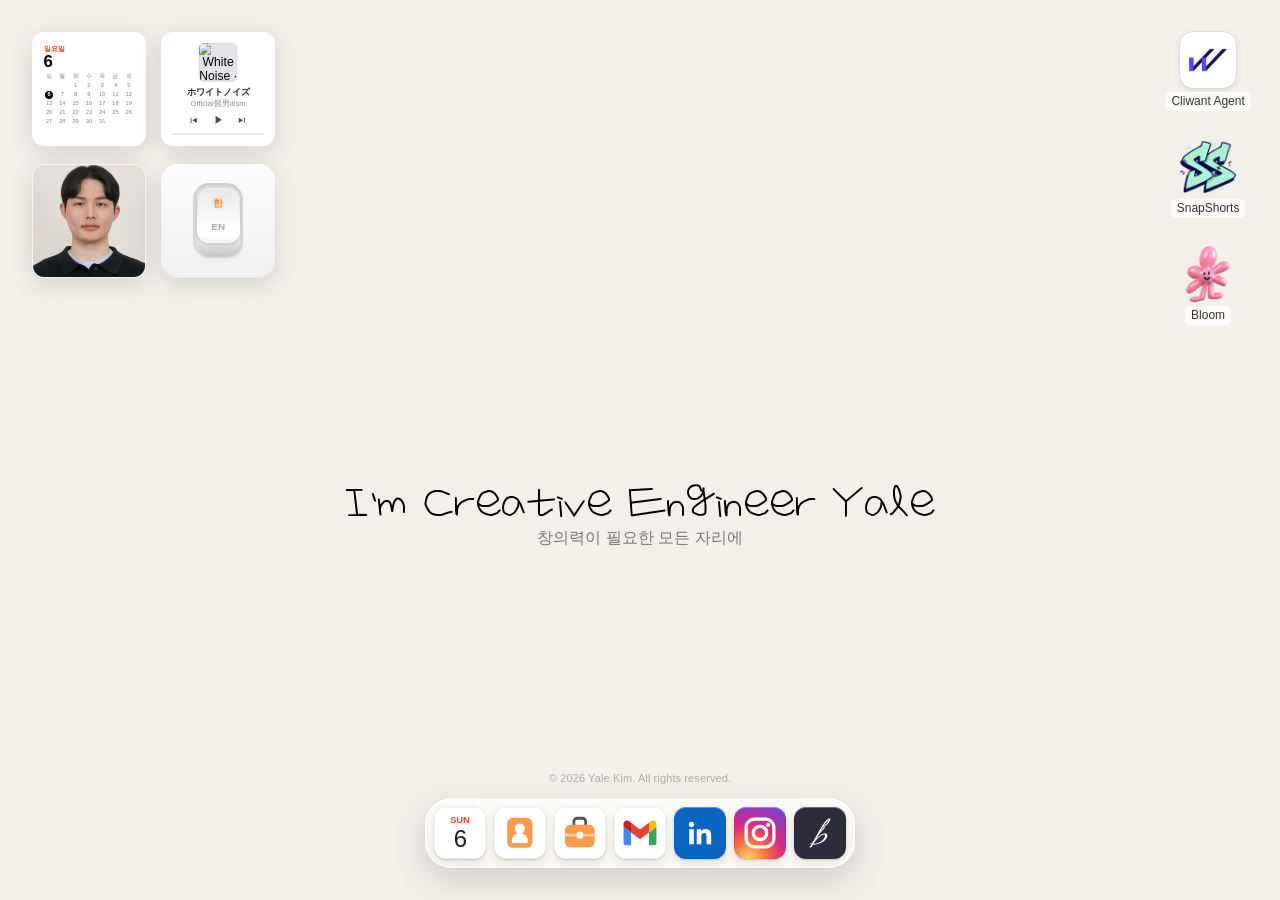
==== commit 2fa0bf9c: "Update site" ====
--- a/index.html
+++ b/index.html
@@ -9,7 +9,7 @@
 <meta name="theme-color" media="(max-width: 767px)" content="#fafafa">
 <!-- seo -->
 <title>Creative Engineer Yale</title>
-<meta name="description" content="프로덕트 디자이너, UX/UI 디자이너이자 디자인 엔지니어 김예일(Yale Kim)의 포트폴리오입니다. Cliwant의 크리에이티브 엔지니어로 리서치와 화면 설계부터 Figma 디자인 시스템, 프론트엔드 구현, 브랜드와 영상까지 직접 만듭니다. 케이스 스터디와 이력서를 볼 수 있습니다.">
+<meta name="description" content="프로덕트 디자이너, UX/UI 디자이너이자 디자인 엔지니어 김예일(Yale Kim)의 포트폴리오입니다. 크리에이티브 엔지니어로 리서치와 화면 설계부터 Figma 디자인 시스템, 프론트엔드 구현, 브랜드와 영상까지 직접 만듭니다. 케이스 스터디와 이력서를 볼 수 있습니다.">
 <meta name="author" content="김예일 (Yale Kim)">
 <meta name="keywords" content="김예일, Yale Kim, 디자이너 포트폴리오, 프로덕트 디자이너, UX/UI 디자이너, UX 디자이너, UI 디자이너, 디자인 엔지니어, 크리에이티브 엔지니어, UX 리서처, 브랜드 디자이너, AI 프로덕트 디자이너, 디자인 시스템, Figma, 프론트엔드, Product Designer, UX/UI Designer, Design Engineer, Creative Engineer, Portfolio">
 <link rel="canonical" href="https://codeisthenewdesign.github.io/">
@@ -19,17 +19,17 @@
 <meta property="og:locale:alternate" content="en_US">
 <meta property="og:url" content="https://codeisthenewdesign.github.io/">
 <meta property="og:title" content="Creative Engineer Yale">
-<meta property="og:description" content="프로덕트 디자이너, UX/UI 디자이너이자 디자인 엔지니어 김예일(Yale Kim)의 포트폴리오입니다. Cliwant의 크리에이티브 엔지니어로 리서치와 화면 설계부터 Figma 디자인 시스템, 프론트엔드 구현, 브랜드와 영상까지 직접 만듭니다. 케이스 스터디와 이력서를 볼 수 있습니다.">
+<meta property="og:description" content="프로덕트 디자이너, UX/UI 디자이너이자 디자인 엔지니어 김예일(Yale Kim)의 포트폴리오입니다. 크리에이티브 엔지니어로 리서치와 화면 설계부터 Figma 디자인 시스템, 프론트엔드 구현, 브랜드와 영상까지 직접 만듭니다. 케이스 스터디와 이력서를 볼 수 있습니다.">
 <meta property="og:image" content="https://codeisthenewdesign.github.io/assets/og.png">
 <meta property="og:image:width" content="1200">
 <meta property="og:image:height" content="630">
 <meta name="twitter:card" content="summary_large_image">
 <meta name="twitter:title" content="Creative Engineer Yale">
-<meta name="twitter:description" content="프로덕트 디자이너, UX/UI 디자이너이자 디자인 엔지니어 김예일(Yale Kim)의 포트폴리오입니다. Cliwant의 크리에이티브 엔지니어로 리서치와 화면 설계부터 Figma 디자인 시스템, 프론트엔드 구현, 브랜드와 영상까지 직접 만듭니다. 케이스 스터디와 이력서를 볼 수 있습니다.">
+<meta name="twitter:description" content="프로덕트 디자이너, UX/UI 디자이너이자 디자인 엔지니어 김예일(Yale Kim)의 포트폴리오입니다. 크리에이티브 엔지니어로 리서치와 화면 설계부터 Figma 디자인 시스템, 프론트엔드 구현, 브랜드와 영상까지 직접 만듭니다. 케이스 스터디와 이력서를 볼 수 있습니다.">
 <meta name="twitter:image" content="https://codeisthenewdesign.github.io/assets/og.png">
 <meta name="google-site-verification" content="fpSgHFO7pHpdThu4Mv7eaDE5Zugzt0tJ76n3uWczGbU">
 <meta name="naver-site-verification" content="7fb5dbfdc36c2f1bbe35179a53a36d0286011047">
-<script type="application/ld+json">{"@context":"https://schema.org","@graph":[{"@type":"Person","@id":"https://codeisthenewdesign.github.io/#person","name":"김예일","alternateName":["Yale Kim","Yale"],"jobTitle":"Creative Engineer","description":"Cliwant의 크리에이티브 엔지니어. 화면 설계부터 프론트엔드 구현, 브랜드와 영상까지 직접 만든다.","url":"https://codeisthenewdesign.github.io/","image":"https://codeisthenewdesign.github.io/assets/me.jpg","email":"mailto:yale414@gmail.com","worksFor":{"@type":"Organization","name":"Cliwant","url":"https://cliwant.ai"},"alumniOf":{"@type":"CollegeOrUniversity","name":"한동대학교","alternateName":"Handong Global University"},"knowsLanguage":["ko","en","ja"],"knowsAbout":["프로덕트 디자인","UX/UI 디자인","UX 리서치","사용자 인터뷰","디자인 시스템","Figma","프론트엔드 개발","Next.js","FastAPI","PWA","AI 제품 디자인","브랜딩","브랜드 디자인","썸네일 디자인","유튜브 영상 제작","Product Design","UX/UI Design","UX Research","Design Systems","Design Engineering","Frontend Development","Branding"],"hasOccupation":[{"@type":"Occupation","name":"Creative Engineer"},{"@type":"Occupation","name":"프로덕트 디자이너 (Product Designer)"},{"@type":"Occupation","name":"UX/UI 디자이너 (UX/UI Designer)"},{"@type":"Occupation","name":"디자인 엔지니어 (Design Engineer)"},{"@type":"Occupation","name":"UX 리서처 (UX Researcher)"}],"sameAs":["https://www.linkedin.com/in/yale4/","https://www.instagram.com/yebong2run/","https://brunch.co.kr/@yalekim"]},{"@type":"WebSite","@id":"https://codeisthenewdesign.github.io/#website","url":"https://codeisthenewdesign.github.io/","name":"김예일 포트폴리오","alternateName":"Creative Engineer Yale","inLanguage":["ko","en"],"publisher":{"@id":"https://codeisthenewdesign.github.io/#person"}},{"@type":"ProfilePage","@id":"https://codeisthenewdesign.github.io/#profile","url":"https://codeisthenewdesign.github.io/","name":"Creative Engineer Yale","description":"프로덕트 디자이너, UX/UI 디자이너이자 디자인 엔지니어 김예일(Yale Kim)의 포트폴리오입니다. Cliwant의 크리에이티브 엔지니어로 리서치와 화면 설계부터 Figma 디자인 시스템, 프론트엔드 구현, 브랜드와 영상까지 직접 만듭니다. 케이스 스터디와 이력서를 볼 수 있습니다.","inLanguage":"ko","isPartOf":{"@id":"https://codeisthenewdesign.github.io/#website"},"mainEntity":{"@id":"https://codeisthenewdesign.github.io/#person"},"hasPart":[{"@type":"CreativeWork","name":"Cliwant Agent","url":"https://codeisthenewdesign.github.io/work/cliwant-agent.html"},{"@type":"CreativeWork","name":"SnapShorts","url":"https://codeisthenewdesign.github.io/work/snapshorts.html"},{"@type":"CreativeWork","name":"Bloom","url":"https://codeisthenewdesign.github.io/work/bloom.html"}]}]}</script>
+<script type="application/ld+json">{"@context":"https://schema.org","@graph":[{"@type":"Person","@id":"https://codeisthenewdesign.github.io/#person","name":"김예일","alternateName":["Yale Kim","Yale"],"jobTitle":"Creative Engineer","description":"크리에이티브 엔지니어. 화면 설계부터 프론트엔드 구현, 브랜드와 영상까지 직접 만든다.","url":"https://codeisthenewdesign.github.io/","image":"https://codeisthenewdesign.github.io/assets/me.jpg","email":"mailto:yale414@gmail.com","worksFor":{"@type":"Organization","name":"Cliwant","url":"https://cliwant.ai"},"alumniOf":{"@type":"CollegeOrUniversity","name":"한동대학교","alternateName":"Handong Global University"},"knowsLanguage":["ko","en","ja"],"knowsAbout":["프로덕트 디자인","UX/UI 디자인","UX 리서치","사용자 인터뷰","디자인 시스템","Figma","프론트엔드 개발","Next.js","FastAPI","PWA","AI 제품 디자인","브랜딩","브랜드 디자인","썸네일 디자인","유튜브 영상 제작","Product Design","UX/UI Design","UX Research","Design Systems","Design Engineering","Frontend Development","Branding"],"hasOccupation":[{"@type":"Occupation","name":"Creative Engineer"},{"@type":"Occupation","name":"프로덕트 디자이너 (Product Designer)"},{"@type":"Occupation","name":"UX/UI 디자이너 (UX/UI Designer)"},{"@type":"Occupation","name":"디자인 엔지니어 (Design Engineer)"},{"@type":"Occupation","name":"UX 리서처 (UX Researcher)"}],"sameAs":["https://www.linkedin.com/in/yale4/","https://www.instagram.com/yebong2run/","https://brunch.co.kr/@yalekim"]},{"@type":"WebSite","@id":"https://codeisthenewdesign.github.io/#website","url":"https://codeisthenewdesign.github.io/","name":"김예일 포트폴리오","alternateName":"Creative Engineer Yale","inLanguage":["ko","en"],"publisher":{"@id":"https://codeisthenewdesign.github.io/#person"}},{"@type":"ProfilePage","@id":"https://codeisthenewdesign.github.io/#profile","url":"https://codeisthenewdesign.github.io/","name":"Creative Engineer Yale","description":"프로덕트 디자이너, UX/UI 디자이너이자 디자인 엔지니어 김예일(Yale Kim)의 포트폴리오입니다. 크리에이티브 엔지니어로 리서치와 화면 설계부터 Figma 디자인 시스템, 프론트엔드 구현, 브랜드와 영상까지 직접 만듭니다. 케이스 스터디와 이력서를 볼 수 있습니다.","inLanguage":"ko","isPartOf":{"@id":"https://codeisthenewdesign.github.io/#website"},"mainEntity":{"@id":"https://codeisthenewdesign.github.io/#person"},"hasPart":[{"@type":"CreativeWork","name":"Cliwant Agent","url":"https://codeisthenewdesign.github.io/work/cliwant-agent.html"},{"@type":"CreativeWork","name":"SnapShorts","url":"https://codeisthenewdesign.github.io/work/snapshorts.html"},{"@type":"CreativeWork","name":"Bloom","url":"https://codeisthenewdesign.github.io/work/bloom.html"}]}]}</script>
 <!-- /seo -->
 <script>try { if (sessionStorage.getItem("yk-return")) document.documentElement.classList.add("returning"); } catch (e) {}</script>
 <link rel="preconnect" href="https://fonts.googleapis.com">
@@ -42,7 +42,7 @@
 :root {
   /* 영어는 Google Sans, 한글은 Pretendard (Google Sans에 없는 한글 글자만 Pretendard로 그려짐) */
   --font: "Google Sans", "Pretendard Variable", Pretendard, -apple-system, BlinkMacSystemFont, "Apple SD Gothic Neo", sans-serif;
-  /* 첫 화면 큰 제목("I'm Yale. / Creative engineer at Cliwant.")만 RF대충쓴준우체 (제목 글자만 담은 파일) */
+  /* 첫 화면 큰 제목("I'm Creative Engineer Yale")만 RF대충쓴준우체 (제목 글자만 담은 파일) */
   --font-hero: "RF Junwoo", "Google Sans", "Pretendard Variable", Pretendard, sans-serif;
   --mono: ui-monospace, "SF Mono", Menlo, Monaco, "Cascadia Mono", monospace;
   --desk: #fafafa;
@@ -274,6 +274,7 @@
 /* 이력서(파랑)·자기소개서(주황): 종이 문서 아이콘 */
 .dock .resume { background: #fff; }
 .dock .cover-letter { background: #fff; }
+.dock .career-doc { background: #fff; }
 .dock .doc svg { width: 80%; height: 80%; }
 .dock .brand { background: #fff; }
 .dock .brand svg, .dock .brand img { width: 100%; height: 100%; display: block; }
@@ -402,6 +403,7 @@
   .ios-app .doc svg { width: 80%; height: 80%; }
   .ios-app .resume { background: #fff; }
   .ios-app .cover-letter { background: #fff; }
+  .ios-app .career-doc { background: #fff; }
   .ios-app .w-lang.mini { zoom: .4; border-radius: 35px; }  /* PC와 같은 스위치를 앱 아이콘 크기(60px)로 */
 
   /* 독: 화면 아래에 고정. 연락 앱 네 개만 */
@@ -437,24 +439,24 @@
 <noscript>
   <main class="nojs" lang="ko">
     <h1>김예일 (Yale Kim) 디자이너 포트폴리오: 프로덕트 디자이너, UX/UI 디자이너, 디자인 엔지니어</h1>
-    <p>Cliwant의 크리에이티브 엔지니어입니다. 프로덕트의 사용성과 심미성은 물론 브랜드 마케팅, 사내 이벤트 등 창의력이 필요한 모든 자리에서 일합니다. 리서치와 사용자 인터뷰, 화면 설계부터 Figma 디자인 시스템, 프론트엔드 구현(Next.js, FastAPI, PWA), 브랜드와 영상까지 직접 만듭니다.</p>
+    <p>크리에이티브 엔지니어입니다. 프로덕트의 사용성과 심미성은 물론 브랜드 마케팅, 사내 이벤트 등 창의력이 필요한 모든 자리에서 일합니다. 리서치와 사용자 인터뷰, 화면 설계부터 Figma 디자인 시스템, 프론트엔드 구현(Next.js, FastAPI, PWA), 브랜드와 영상까지 직접 만듭니다.</p>
     <p>채용과 협업 문의: <a href="mailto:yale414@gmail.com">yale414@gmail.com</a></p>
     <h2>프로젝트</h2>
     <ul>
-      <li><a href="work/cliwant-agent.html">Cliwant Agent</a>: 공공 조달 업무를 돕는 AI 에이전트의 UX/UI를 화면 단위로 다시 설계하고 직접 구현합니다. (2024.01 – 현재, UX/UI 설계, 프론트엔드, QA)</li>
-      <li><a href="work/snapshorts.html">SnapShorts</a>: 주제만 고르면 AI가 숏폼 영상을 만들어 주는 제품을 혼자 만들어 미국 사용자 대상으로 배포했습니다. (2026.02, 기획, 디자인, 개발)</li>
+      <li><a href="work/cliwant-agent.html">Cliwant Agent</a>: 공공 조달 업무를 돕는 AI 에이전트의 UX/UI를 화면 단위로 다시 설계하고 직접 구현합니다. (2024.01 – 2026.11, 리서치, UI 설계, 프론트엔드, QA)</li>
+      <li><a href="work/snapshorts.html">SnapShorts</a>: 주제만 고르면 AI가 숏폼 영상을 만들어 주는 제품을 혼자 만들어 미국 사용자 대상으로 배포했습니다. (2026.02, 기획, 디자인, 개발, 배포)</li>
       <li><a href="work/bloom.html">Bloom</a>: 한국 최대 AI 커뮤니티 Bloom의 브랜딩, 웹사이트 개발, 유튜브 운영을 Creative Lead로 맡았습니다. (2026.04 – 2026.10)</li>
     </ul>
     <h2>경력</h2>
     <ul>
-      <li>Cliwant, Product Designer (2023.12 – 현재)</li>
+      <li>Cliwant, Product Designer (2023.12 – 2026.11)</li>
       <li>Bloom, Creative Lead (2026.04 – 2026.10)</li>
       <li>우아한형제들 산학 협력 연구, 배달의민족 초개인화 UX 연구 (2023.03 – 2023.11)</li>
-      <li>emocog, UI Designer 인턴 (2021.06 – 2021.08)</li>
+      <li>emocog, UI Design Intern (2021.06 – 2021.08)</li>
       <li>한동대학교 제품디자인/시각디자인 복수 전공 (2017 – 2024)</li>
     </ul>
     <p><a href="work/resume.html">이력서 보기</a> | <a href="mailto:yale414@gmail.com">yale414@gmail.com</a> | <a href="https://www.linkedin.com/in/yale4/">LinkedIn</a> | <a href="https://brunch.co.kr/@yalekim">브런치</a> | <a href="https://cal.com/yalekim/30min">미팅 예약</a></p>
-    <p lang="en">Yale Kim is a product designer, UX/UI designer, and design engineer working as a creative engineer at Cliwant. Yale runs research and user interviews, designs screens and design systems in Figma, builds the front end, and makes brand and video work. Case studies: Cliwant Agent, SnapShorts, Bloom. For hiring or collaboration: yale414@gmail.com</p>
+    <p lang="en">Yale Kim is a product designer, UX/UI designer, and design engineer working as a creative engineer. Yale runs research and user interviews, designs screens and design systems in Figma, builds the front end, and makes brand and video work. Case studies: Cliwant Agent, SnapShorts, Bloom. For hiring or collaboration: yale414@gmail.com</p>
   </main>
   <style>.nojs { position: relative; z-index: 10; max-width: 640px; margin: 40px auto; padding: 0 20px; font: 15px/1.7 Pretendard, system-ui, sans-serif; color: #111; background: #fff; }</style>
 </noscript>
@@ -508,7 +510,7 @@
 
       <div class="center">
         <div class="inner">
-          <h1 lang="en"><span class="hero-line hero-line-1">I'm Yale.</span><br><span class="hero-line hero-line-2">Creative en<span class="gfix">g</span>ineer at <a class="u" data-company target="_blank" rel="noopener noreferrer">Cliwant</a>.</span></h1>
+          <h1 lang="en"><span class="hero-line hero-line-1 hero-line-2">I'm Creative En<span class="gfix">g</span>ineer Yale</span></h1>
           <p class="hero-line hero-line-3" data-l="ko">창의력이 필요한 모든 자리에</p>
           <p class="hero-line hero-line-3" data-l="en">Wherever creativity is needed.</p>
         </div>
@@ -540,7 +542,7 @@
         </div>
       </div>
       <div class="m-hero">
-        <h1 lang="en">I'm Yale.<br>Creative en<span class="gfix">g</span>ineer at <a class="u" data-company target="_blank" rel="noopener noreferrer">Cliwant</a>.</h1>
+        <h1 lang="en">I'm Creative En<span class="gfix">g</span>ineer Yale</h1>
         <p data-l="ko">창의력이 필요한 모든 자리에</p>
         <p data-l="en">Wherever creativity is needed.</p>
       </div>
@@ -553,7 +555,8 @@
   <nav class="glass dock" aria-label="독">
     <div class="slot" data-dock="book"><button class="app date" data-book aria-label="미팅 예약"><small data-dow-short></small><b data-day></b></button><span class="tip"><span data-l="ko">미팅 예약하기</span><span data-l="en">Book a meeting</span></span><span class="dot"></span></div>
     <div class="slot" data-dock="resume"><button class="app doc resume" data-open-doc="resume" aria-label="이력서"><svg viewBox="0 0 24 24" aria-hidden="true"><rect x="4.7" y="3.3" width="14.6" height="17.4" rx="3.4" fill="#ff9a4a"/><circle cx="12" cy="9.6" r="2.9" fill="#fff"/><path d="M7.4 16.7a4.6 4.6 0 0 1 9.2 0v.3a.9.9 0 0 1-.9.9H8.3a.9.9 0 0 1-.9-.9z" fill="#fff"/></svg></button><span class="tip"><span data-l="ko">이력서 보기</span><span data-l="en">Resume</span></span><span class="dot"></span></div>
-    <div class="slot" data-dock="cover"><button class="app doc cover-letter" data-open-doc="cover" aria-label="자기소개서"><svg viewBox="0 0 24 24" aria-hidden="true"><rect x="8.8" y="3.2" width="11.6" height="14.8" rx="3.2" fill="#d3d3d7"/><rect x="3.6" y="5.8" width="12.2" height="15.2" rx="3.3" fill="#ff9a4a" stroke="#fff" stroke-width="1.4" paint-order="stroke"/><rect x="6.4" y="10" width="6.6" height="1.7" rx=".85" fill="#55555b"/><rect x="6.4" y="13.4" width="4.5" height="1.7" rx=".85" fill="#55555b"/></svg></button><span class="tip"><span data-l="ko">자기소개서 보기</span><span data-l="en">Cover letter</span></span><span class="dot"></span></div>
+    <div class="slot" data-dock="cover" hidden>   <!-- 자기소개서는 2026-11-27부터 숨김(이력서 뒤에 문항을 넣음). 다시 보이려면 hidden만 지우면 됨 --><button class="app doc cover-letter" data-open-doc="cover" aria-label="자기소개서"><svg viewBox="0 0 24 24" aria-hidden="true"><rect x="8.8" y="3.2" width="11.6" height="14.8" rx="3.2" fill="#d3d3d7"/><rect x="3.6" y="5.8" width="12.2" height="15.2" rx="3.3" fill="#ff9a4a" stroke="#fff" stroke-width="1.4" paint-order="stroke"/><rect x="6.4" y="10" width="6.6" height="1.7" rx=".85" fill="#55555b"/><rect x="6.4" y="13.4" width="4.5" height="1.7" rx=".85" fill="#55555b"/></svg></button><span class="tip"><span data-l="ko">자기소개서 보기</span><span data-l="en">Cover letter</span></span><span class="dot"></span></div>
+    <div class="slot" data-dock="career"><button class="app doc career-doc" data-open-doc="career" aria-label="경력기술서"><svg viewBox="0 0 24 24" aria-hidden="true"><rect x="8.6" y="3.6" width="6.8" height="5.2" rx="1.8" fill="none" stroke="#55555b" stroke-width="1.6"/><rect x="3.4" y="7.4" width="17.2" height="13" rx="3.3" fill="#ff9a4a"/><rect x="3.4" y="12.6" width="17.2" height="1.5" fill="#fff" opacity=".55"/><rect x="10.3" y="11.4" width="3.4" height="3.9" rx=".9" fill="#fff"/></svg></button><span class="tip"><span data-l="ko">경력기술서 보기</span><span data-l="en">Career history</span></span><span class="dot"></span></div>
     <div class="slot"><a class="app brand" data-brand="gmail" aria-label="이메일"></a><span class="tip"><span data-l="ko">이메일 보내기</span><span data-l="en">Send an email</span></span></div>
     <div class="slot"><a class="app brand" data-brand="linkedin" aria-label="LinkedIn"></a><span class="tip"><span data-l="ko">LinkedIn 프로필 보기</span><span data-l="en">LinkedIn profile</span></span></div>
     <div class="slot"><a class="app brand" data-brand="instagram" aria-label="Instagram"></a><span class="tip"><span data-l="ko">Instagram 보기</span><span data-l="en">Instagram</span></span></div>
@@ -581,6 +584,7 @@
   booking: "https://cal.com/yalekim/30min",                   // Calendly / Cal.com 예약 링크. 넣으면 창 안에서 바로 예약
   resume: "work/resume.html?v=20261108f",            // 이력서 (사이트 안 문서)
   coverLetter: "work/cover-letter.html?v=20261108f", // 자기소개서
+  career: "work/career.html?v=20261124",             // 경력기술서
   photo: "assets/me.jpg",        // 사진 파일. 없으면 자리표시가 나와요
   // 음악 위젯: 애플 공식 30초 미리듣기 + 앨범 커버. 커버·제목을 누르면 애플뮤직에서 전체 곡
   song: {
@@ -849,8 +853,8 @@
 
 /* 이력서·자기소개서: 문서(또는 PDF)를 창 안에서 보여 줌. 파일이 없으면 넣을 위치를 안내 */
 async function openDoc(kind) {
-  const url = kind === "resume" ? CONFIG.resume : CONFIG.coverLetter;
-  const name = kind === "resume" ? ykT("이력서", "Resume") : ykT("자기소개서", "Cover letter");
+  const url = kind === "resume" ? CONFIG.resume : kind === "career" ? CONFIG.career : CONFIG.coverLetter;
+  const name = kind === "resume" ? ykT("이력서", "Resume") : kind === "career" ? ykT("경력기술서", "Career history") : ykT("자기소개서", "Cover letter");
   let ok = false;
   try { ok = !!url && (await fetch(url, { method: "HEAD" })).ok; } catch (e) {}
   const body = ok
@@ -1060,7 +1064,7 @@
 });
 
 // 휴대폰 홈: 문서 아이콘은 독에서 가져와 이름표를 붙여 둠 (휴대폰 독에는 연락 앱만 남김)
-$("#ios-docs").innerHTML = [["resume", "이력서", "Resume"], ["cover", "자기소개서", "Cover letter"]].map(([k, ko, en]) =>
+$("#ios-docs").innerHTML = [["resume", "이력서", "Resume"], ["career", "경력기술서", "Career history"]].map(([k, ko, en]) =>
   `<div class="ios-app">${$(`.dock [data-dock="${k}"] .app`).outerHTML}<span><span data-l="ko">${ko}</span><span data-l="en">${en}</span></span></div>`).join("");
 
 // 독이 화면 위쪽에 붙으면 툴팁을 아래로
